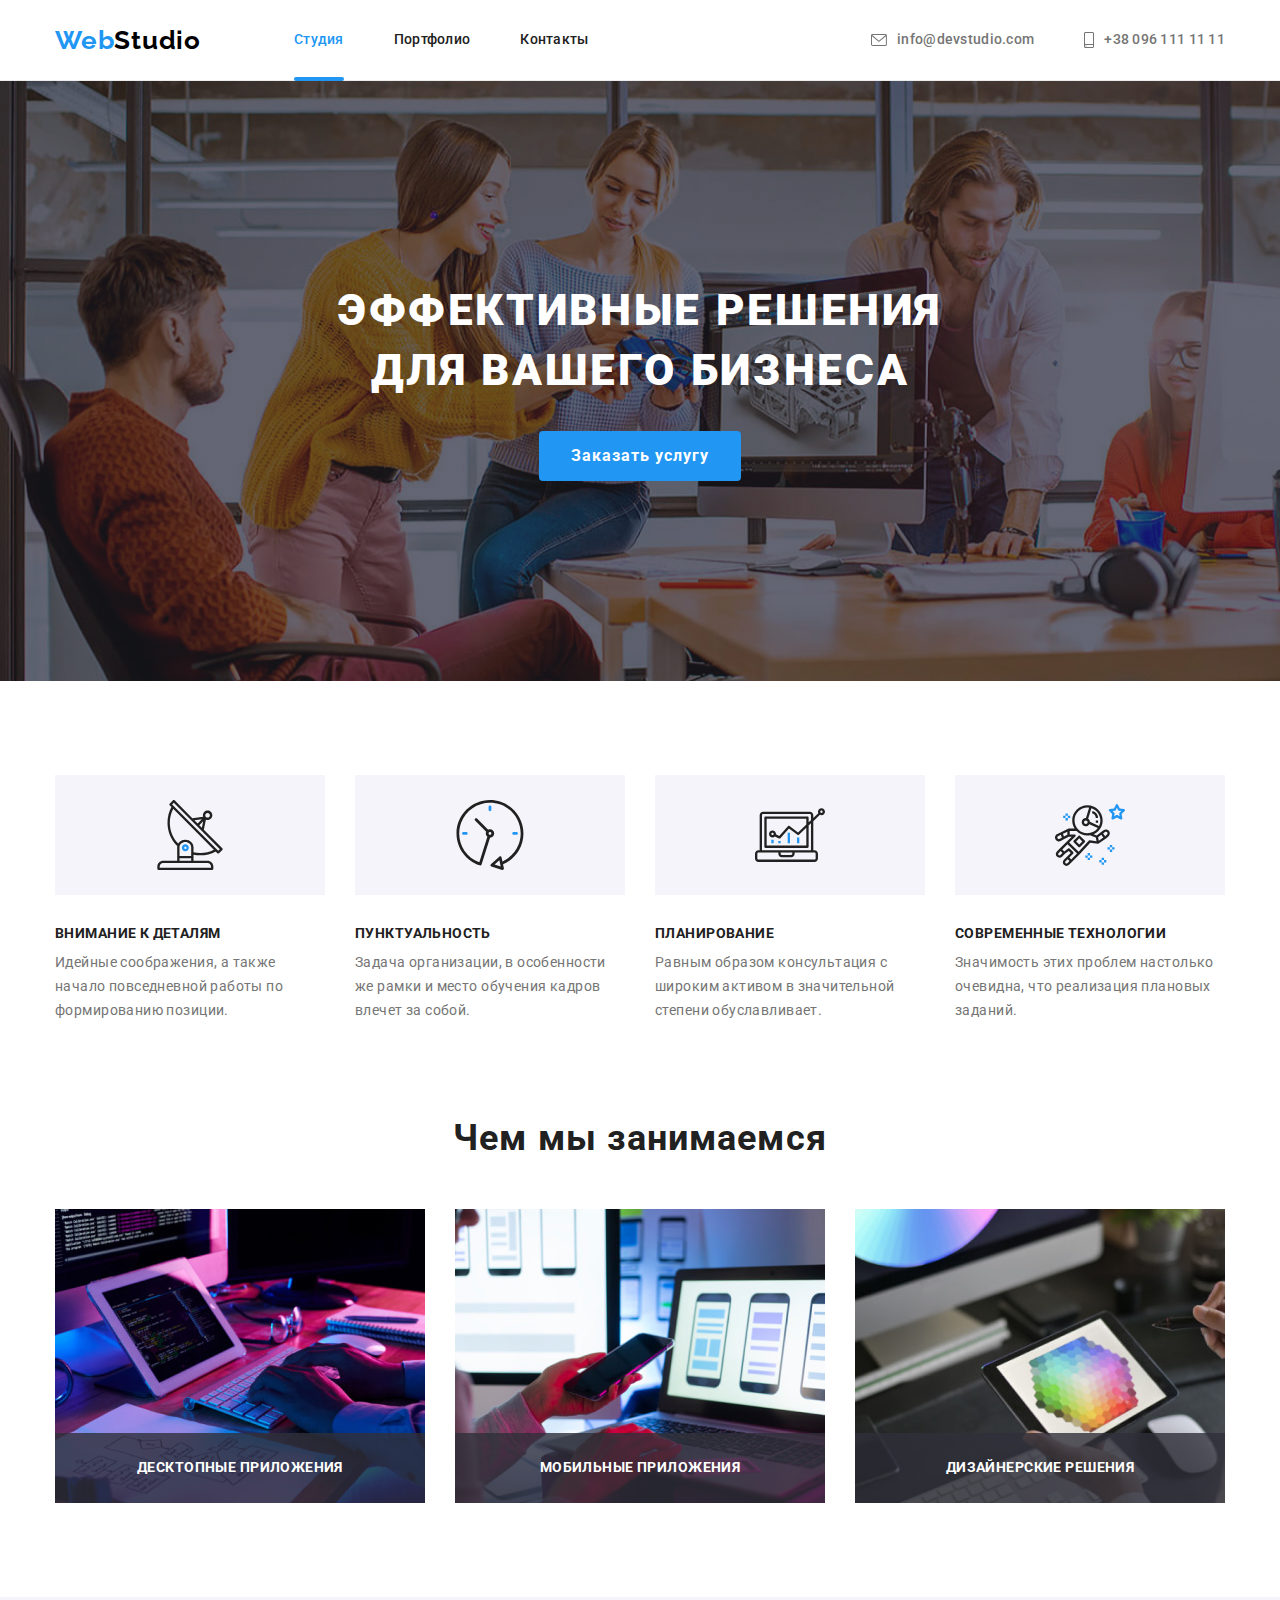
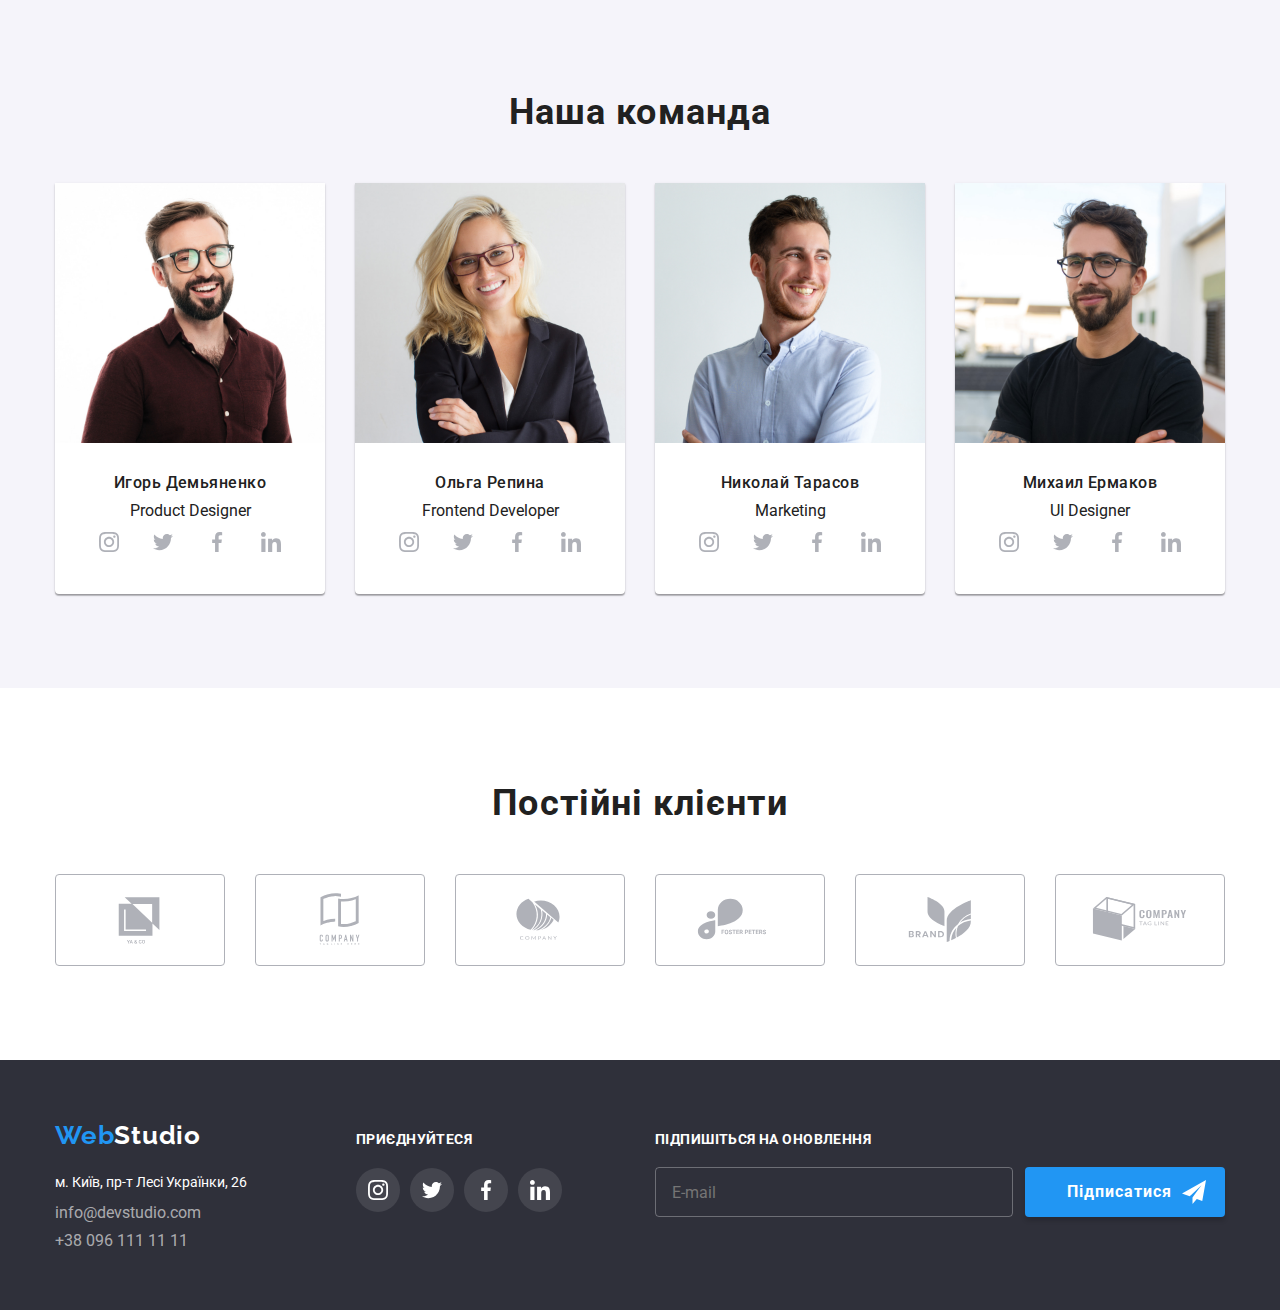
==== index.html @ 164ffb6b "Added files from previous hw." ====
<!DOCTYPE html>
<html lang="ru">
  <head>
    <meta charset="UTF-8" />
    <meta http-equiv="X-UA-Compatible" content="IE=edge" />
    <meta name="viewport" content="width=device-width, initial-scale=1.0" />
    <title>WebStudio</title>
    <link rel="preconnect" href="https://fonts.googleapis.com" />
    <link rel="preconnect" href="https://fonts.gstatic.com" crossorigin />
    <link
      href="https://fonts.googleapis.com/css2?family=Raleway:wght@700&family=Roboto:wght@400;500;700;900&display=swap"
      rel="stylesheet"
    />
    <link
      rel="stylesheet"
      href="https://cdn.jsdelivr.net/npm/modern-normalize@1.1.0/modern-normalize.min.css"
    />
    <link rel="stylesheet" href="./css/styles.css" />
  </head>
  <body>
    <header class="page-header">
      <!-- Site navigation -->
      <div class="container main-nav">
        <a href="" class="logo link top"
          >Web<span class="logo-dark">Studio</span>
        </a>
        <nav class="navigation">
          <ul class="site-nav">
            <li class="list">
              <a href="./index.html" class="link current">Студия</a>
            </li>

            <li class="list">
              <a href="./portfolio.html" class="link">Портфолио</a>
            </li>
            <li class="list"><a href="" class="link">Контакты</a></li>
          </ul>
        </nav>

        <!-- Contacts -->
        <ul class="contacts">
          <li class="list">
            <a href="mailto:info@devstudio.com" class="mail-link">
              <svg class="button-envelope" width="16" height="12">
                <use href="./images/icon.svg#icon-envelope"></use></svg
              >info@devstudio.com</a
            >
          </li>
          <li class="list">
            <a href="tel:+380961111111" class="tel-link"
              ><svg class="button-phone" width="10" height="16">
                <use href="./images/icon.svg#icon-smartphone"></use></svg
              >+38 096 111 11 11</a
            >
          </li>
        </ul>
      </div>
    </header>
    <main>
      <!--Герой-->

      <section class="hero">
        <h1 class="header-hero">Эффективные решения для вашего бизнеса</h1>
        <button type="button" class="button-service" data-modal-open>
          Заказать услугу
        </button>
      </section>
      <!--Переваги-->

      <section class="section">
        <div class="container">
          <h2 class="visually-hidden">Наші переваги</h2>
          <ul class="list-advantages">
            <li class="list">
              <div class="our-adv-item">
                <a href="" class="our-adv-link">
                  <svg class="our-adv-icon" width="70" height="70">
                    <use href="./images/icon.svg#icon-antenna-min"></use>
                  </svg>
                </a>
              </div>
              <h3 class="advantages-header">Внимание к деталям</h3>
              <p class="advantages-text">
                Идейные соображения, а также начало повседневной работы по
                формированию позиции.
              </p>
            </li>

            <li class="list">
              <div class="our-adv-item">
                <a href="" class="our-adv-link">
                  <svg class="our-adv-icon" width="70" height="70">
                    <use href="./images/icon.svg#icon-clock-1-min"></use>
                  </svg>
                </a>
              </div>
              <h3 class="advantages-header">Пунктуальность</h3>
              <p class="advantages-text">
                Задача организации, в особенности же рамки и место обучения
                кадров влечет за собой.
              </p>
            </li>
            <li class="list">
              <div class="our-adv-item">
                <a href="" class="our-adv-link">
                  <svg class="our-adv-icon" width="70" height="70">
                    <use href="./images/icon.svg#icon-diagram-1-min"></use>
                  </svg>
                </a>
              </div>
              <h3 class="advantages-header">Планирование</h3>
              <p class="advantages-text">
                Равным образом консультация с широким активом в значительной
                степени обуславливает.
              </p>
            </li>
            <li class="list">
              <div class="our-adv-item">
                <a href="" class="our-adv-link">
                  <svg class="our-adv-icon" width="70" height="70">
                    <use href="./images/icon.svg#icon-astronaut-min"></use>
                  </svg>
                </a>
              </div>
              <h3 class="advantages-header">Современные технологии</h3>
              <p class="advantages-text">
                Значимость этих проблем настолько очевидна, что реализация
                плановых заданий.
              </p>
            </li>
          </ul>
        </div>
      </section>
      <!-- Our works -->

      <section class="section works">
        <div class="container">
          <h2 class="header-works">Чем мы занимаемся</h2>
          <ul class="works-images">
            <li class="list">
              <img src="./images/box-1.jpg" alt="Структура сайту" width="370" />
              <div class="overlay-works">
                <p class="work-text">Десктопные приложения</p>
              </div>
            </li>
            <li class="list">
              <img src="./images/box-2.jpg" alt="Розмітка сайту" width="370" />
              <div class="overlay-works">
                <p class="work-text">Мобильные приложения</p>
              </div>
            </li>
            <li class="list">
              <img src="./images/box-3.jpg" alt="Дизайн сайту" width="370" />
              <div class="overlay-works">
                <p class="work-text">Дизайнерские решения</p>
              </div>
            </li>
          </ul>
        </div>
      </section>

      <!-- Our team -->

      <section class="section our-team">
        <div class="container">
          <h2 class="header-team">Наша команда</h2>
          <ul class="team-list">
            <li class="team-link">
              <article class="card">
                <img
                  src="./images/img.jpg"
                  alt="Фото Игорь Демьяненко"
                  width="270"
                />
                <div class="card-content">
                  <h3 class="team-member">Игорь Демьяненко</h3>
                  <p lang="en" class="team-position">Product Designer</p>
                  <ul class="member-soc-list list">
                    <li class="member-soc-item">
                      <a href="" class="member-soc-link">
                        <svg class="member-soc-icon" width="20px" height="20px">
                          <use href="./images/icon.svg#icon-instagram"></use>
                        </svg>
                      </a>
                    </li>
                    <li class="member-soc-item">
                      <a href="" class="member-soc-link">
                        <svg class="member-soc-icon" width="20px" height="20px">
                          <use href="./images/icon.svg#icon-twitter"></use>
                        </svg>
                      </a>
                    </li>
                    <li class="member-soc-item">
                      <a href="" class="member-soc-link">
                        <svg class="member-soc-icon" width="20px" height="20px">
                          <use href="./images/icon.svg#icon-facebook"></use>
                        </svg>
                      </a>
                    </li>
                    <li class="member-soc-item">
                      <a href="" class="member-soc-link">
                        <svg class="member-soc-icon" width="20px" height="20px">
                          <use href="./images/icon.svg#icon-linkedin"></use>
                        </svg>
                      </a>
                    </li>
                  </ul>
                </div>
              </article>
            </li>
            <li class="team-link">
              <article class="card">
                <img
                  src="./images/img-1.jpg"
                  alt="Фото Ольга Репина"
                  width="270"
                />
                <div class="card-content">
                  <h3 class="team-member">Ольга Репина</h3>
                  <p lang="en" class="team-position">Frontend Developer</p>
                  <ul class="member-soc-list list">
                    <li class="member-soc-item">
                      <a href="" class="member-soc-link">
                        <svg class="member-soc-icon" width="20px" height="20px">
                          <use href="./images/icon.svg#icon-instagram"></use>
                        </svg>
                      </a>
                    </li>
                    <li class="member-soc-item">
                      <a href="" class="member-soc-link">
                        <svg class="member-soc-icon" width="20px" height="20px">
                          <use href="./images/icon.svg#icon-twitter"></use>
                        </svg>
                      </a>
                    </li>
                    <li class="member-soc-item">
                      <a href="" class="member-soc-link">
                        <svg class="member-soc-icon" width="20px" height="20px">
                          <use href="./images/icon.svg#icon-facebook"></use>
                        </svg>
                      </a>
                    </li>
                    <li class="member-soc-item">
                      <a href="" class="member-soc-link">
                        <svg class="member-soc-icon" width="20px" height="20px">
                          <use href="./images/icon.svg#icon-linkedin"></use>
                        </svg>
                      </a>
                    </li>
                  </ul>
                </div>
              </article>
            </li>
            <li class="team-link">
              <article class="card">
                <img
                  src="./images/img-2.jpg"
                  alt="Фото Николай Тарасов"
                  width="270"
                />
                <div class="card-content">
                  <h3 class="team-member">Николай Тарасов</h3>
                  <p lang="en" class="team-position">Marketing</p>
                  <ul class="member-soc-list list">
                    <li class="member-soc-item">
                      <a href="" class="member-soc-link">
                        <svg class="member-soc-icon" width="20px" height="20px">
                          <use href="./images/icon.svg#icon-instagram"></use>
                        </svg>
                      </a>
                    </li>
                    <li class="member-soc-item">
                      <a href="" class="member-soc-link">
                        <svg class="member-soc-icon" width="20px" height="20px">
                          <use href="./images/icon.svg#icon-twitter"></use>
                        </svg>
                      </a>
                    </li>
                    <li class="member-soc-item">
                      <a href="" class="member-soc-link">
                        <svg class="member-soc-icon" width="20px" height="20px">
                          <use href="./images/icon.svg#icon-facebook"></use>
                        </svg>
                      </a>
                    </li>
                    <li class="member-soc-item">
                      <a href="" class="member-soc-link">
                        <svg class="member-soc-icon" width="20px" height="20px">
                          <use href="./images/icon.svg#icon-linkedin"></use>
                        </svg>
                      </a>
                    </li>
                  </ul>
                </div>
              </article>
            </li>
            <li class="team-link">
              <article class="card">
                <img
                  src="./images/img-3.jpg"
                  alt="Фото Михаил Ермаков"
                  width="270"
                />
                <div class="card-content">
                  <h3 class="team-member">Михаил Ермаков</h3>
                  <p lang="en" class="team-position">UI Designer</p>
                  <ul class="member-soc-list list">
                    <li class="member-soc-item">
                      <a href="" class="member-soc-link">
                        <svg class="member-soc-icon" width="20px" height="20px">
                          <use href="./images/icon.svg#icon-instagram"></use>
                        </svg>
                      </a>
                    </li>
                    <li class="member-soc-item">
                      <a href="" class="member-soc-link">
                        <svg class="member-soc-icon" width="20px" height="20px">
                          <use href="./images/icon.svg#icon-twitter"></use>
                        </svg>
                      </a>
                    </li>
                    <li class="member-soc-item">
                      <a href="" class="member-soc-link">
                        <svg class="member-soc-icon" width="20px" height="20px">
                          <use href="./images/icon.svg#icon-facebook"></use>
                        </svg>
                      </a>
                    </li>
                    <li class="member-soc-item">
                      <a href="" class="member-soc-link">
                        <svg class="member-soc-icon" width="20px" height="20px">
                          <use href="./images/icon.svg#icon-linkedin"></use>
                        </svg>
                      </a>
                    </li>
                  </ul>
                </div>
              </article>
            </li>
          </ul>
        </div>
      </section>

      <!-- Our clients -->
      <section class="section our-partners">
        <div class="container">
          <h2 class="header-clients">Постійні клієнти</h2>
          <ul class="our-partners-list list">
            <li class="our-partners-item">
              <a href="" class="our-partners-link">
                <svg class="our-partners-icon" width="106" height="60">
                  <use href="./images/icon.svg#icon-Logo-min"></use>
                </svg>
              </a>
            </li>
            <li class="our-partners-item">
              <a href="" class="our-partners-link">
                <svg class="our-partners-icon" width="106" height="60">
                  <use href="./images/icon.svg#icon-Logo-2-min"></use>
                </svg>
              </a>
            </li>
            <li class="our-partners-item">
              <a href="" class="our-partners-link">
                <svg class="our-partners-icon" width="106" height="60">
                  <use href="./images/icon.svg#icon-Logo-3-min"></use>
                </svg>
              </a>
            </li>
            <li class="our-partners-item">
              <a href="" class="our-partners-link">
                <svg class="our-partners-icon" width="106" height="60">
                  <use href="./images/icon.svg#icon-Logo-4-min"></use>
                </svg>
              </a>
            </li>
            <li class="our-partners-item">
              <a href="" class="our-partners-link">
                <svg class="our-partners-icon" width="106" height="60">
                  <use href="./images/icon.svg#icon-Logo-5-min"></use>
                </svg>
              </a>
            </li>
            <li class="our-partners-item">
              <a href="" class="our-partners-link">
                <svg class="our-partners-icon" width="106" height="60">
                  <use href="./images/icon.svg#icon-Logo-6-min"></use>
                </svg>
              </a>
            </li>
          </ul>
        </div>
      </section>
    </main>

    <!-- Footer  -->

    <footer class="footer">
      <div class="container">
        <div class="contacts-footer">
          <a href="" class="logo link bottom"
            >Web<span class="logo-light">Studio</span>
          </a>
          <address class="address">
            <ul class="adress-list">
              <li class="list">
                <a
                  href="https://goo.gl/maps/4q9ZpjwnPptMZHnn8"
                  target="_blank"
                  rel="noreferrer noopener"
                  class="post-address"
                  >м. Київ, пр-т Лесі Українки, 26</a
                >
              </li>
              <li class="list">
                <a href="mailto:info@devstudio.com" class="mail"
                  >info@devstudio.com</a
                >
              </li>
              <li class="list">
                <a href="tel:+380961111111" class="tel">+38 096 111 11 11</a>
              </li>
            </ul>
          </address>
        </div>
        <div class="conect">
          <h3 class="conect-header">Приєднуйтеся</h3>
          <ul class="conect-soc-list list">
            <li class="conect-soc-item">
              <a href="" class="conect-soc-link">
                <svg class="conect-soc-icon" width="20px" height="20px">
                  <use href="./images/icon.svg#icon-instagram"></use>
                </svg>
              </a>
            </li>
            <li class="conect-soc-item">
              <a href="" class="conect-soc-link">
                <svg class="conect-soc-icon" width="20px" height="20px">
                  <use href="./images/icon.svg#icon-twitter"></use>
                </svg>
              </a>
            </li>
            <li class="conect-soc-item">
              <a href="" class="conect-soc-link">
                <svg class="conect-soc-icon" width="20px" height="20px">
                  <use href="./images/icon.svg#icon-facebook"></use>
                </svg>
              </a>
            </li>
            <li class="conect-soc-item">
              <a href="" class="conect-soc-link">
                <svg class="conect-soc-icon" width="20px" height="20px">
                  <use href="./images/icon.svg#icon-linkedin"></use>
                </svg>
              </a>
            </li>
          </ul>
        </div>
        <div class="sing-up-form">
          <p class="sign-up-header">Підпишіться на оновлення</p>
          <form class="email-form" name="signup_form" autocomplete="on">
            <input
              type="email"
              name="email"
              class="sign-up-email"
              id="e-mail"
              placeholder="E-mail"
            />
            <label for="e-mail" class="sign-up-field"></label>

            <button type="submit" class="sign-up-button">
              Підписатися
              <svg class="icon-send" width="24" height="24">
                <use href="./images/icon.svg#icon-send"></use>
              </svg>
            </button>
          </form>
        </div>
      </div>
    </footer>

    <div class="backdrop is-hidden" data-modal>
      <div class="modal">
        <button type="button" class="modal-btn-close" data-modal-close>
          <svg class="close-icon" width="30px" height="30px">
            <use href="./images/icon.svg#icon-close-black-min"></use>
          </svg>
        </button>
        <p class="header-modal">Залишіть свої дані, ми вам зателефонуємо</p>
        <form class="form">
          <div class="form-field">
            <label for="name" class="form-label">Ім'я</label>
            <div class="input-wrap">
              <input
                type="text"
                class="form-input"
                name="name"
                id="name"
                required
              />
              <svg class="icon-modal" width="18px" height="18px">
                <use href="./images/icon.svg#icon-person"></use>
              </svg>
            </div>
          </div>

          <div class="form-field">
            <label for="tel" class="form-label">Телефон</label>
            <div class="input-wrap">
              <input
                type="tel"
                class="form-input"
                name="tel"
                id="tel"
                required
                title="+380 (98) 111-11-11"
              />
              <svg class="icon-modal" width="18px" height="18px">
                <use href="./images/icon.svg#icon-phone"></use>
              </svg>
            </div>
          </div>

          <div class="form-field">
            <label for="email" class="form-label">Пошта</label>
            <div class="input-wrap">
              <input
                type="email"
                class="form-input"
                name="email"
                id="email"
                required
              />
              <svg class="icon-modal" width="18px" height="18px">
                <use href="./images/icon.svg#icon-email"></use>
              </svg>
            </div>
          </div>

          <div class="form-field-comment">
            <label for="user-text" class="form-label">Коментар</label>
            <textarea
              name="user-text"
              id="user-text"
              placeholder="Введіть текст"
              class="form-input text"
            ></textarea>
          </div>

          <div class="form-field-checkbox">
            <input
              type="checkbox"
              class="input-check visually-hidden"
              id="input-check"
              name="agreement"
              value="agreement"
              required
            />
            <label for="input-check" class="check-text">
              <span>
                <svg class="icon-check" width="16px" height="15px">
                  <use href="./images/icon.svg#icon-check"></use>
                </svg>
              </span>
              Погоджуюся на розсилання та приймаю<a
                href="./index.html"
                class="text-link"
              >
                Умови договору</a
              ></label
            >
          </div>
          <button type="submit" class="button-modal">Відправити</button>
        </form>
      </div>
    </div>

    <script src="./js/modal.js"></script>
    <script>
      (() => {
        document
          .querySelector(".js-speaker-form")
          .addEventListener("submit", (e) => {
            e.preventDefault();

            new FormData(e.currentTarget).forEach((value, name) =>
              console.log(`${name}: ${value}`)
            );

            e.currentTarget.reset();
          });
      })();
    </script>
  </body>
</html>
---- css/styles.css ----
:root {
  --text-decoration-color: #212121;
  --second-text-color: #757575;
  --link-hover-color: #2196f3;
  --card-gap: 30px;
  --projects-card-gap: 30px;
  --background-text-color: #ffffff;
  --border-color: #eeeeee;
}
body {
  color: var(--text-decoration-color);
  font-family: "Roboto", sans-serif;
}

ul {
  margin: 0;
  padding: 0;
  list-style: none;
}

h1,
h2,
h3,
h4,
h5,
h6,
p {
  margin: 0;
}

/*             Header          */
.logo {
  font-family: Raleway, sans-serif;
  font-weight: 700;
  font-size: 26px;
  line-height: 1.19;
  color: var(--link-hover-color);
  letter-spacing: 0.03em;
}

.logo.link.top {
  margin-right: 93px;
}

.logo-dark {
  color: #000000;
}
.logo-light {
  color: var(--background-text-color);
}

.container {
  margin-left: auto;
  margin-right: auto;
  width: 1200px;
  padding-left: 15px;
  padding-right: 15px;
}

.container.main-nav {
  display: flex;
  align-items: center;
}

.navigation {
  display: flex;
}

img {
  display: block;
  max-width: 100%;
  height: auto;
}

.site-nav {
  display: flex;
}

.site-nav .list + .list {
  margin-left: 50px;
}

/* Зразок оформлення від Репети */

.site-nav .link {
  display: block;
  padding-top: 32px;
  padding-bottom: 32px;
  color: var(--text-decoration-color);
  font-weight: 500;
  font-size: 14px;
  line-height: 1.14;
  letter-spacing: 0.02em;

  transition: color 250ms cubic-bezier(0.4, 0, 0.2, 1);
}

.site-nav .link:active {
  color: var(--link-hover-color);
}

.site-nav .link:hover,
.site-nav .link:focus {
  color: var(--link-hover-color);
}

.site-nav .current {
  color: var(--link-hover-color);
}
.current {
  position: relative;
}

.current::after {
  content: "";
  display: block;
  position: absolute;
  width: 100%;
  height: 4px;
  border-radius: 2px;
  left: 0;
  bottom: -1px;
  background-color: var(--link-hover-color);
}

.contacts {
  display: flex;
  margin-left: auto;
  align-items: center;
}

.footer .container {
  display: flex;
  align-items: baseline;
}

.contacts .list + .list {
  margin-left: 50px;
}

.contacts-footer {
  flex-grow: 1;
}

.link,
.mail,
.tel,
.mail-link,
.tel-link,
.post-address,
.project-link {
  text-decoration: none;

  transition: color 250ms cubic-bezier(0.4, 0, 0.2, 1),
    fill 250ms cubic-bezier(0.4, 0, 0.2, 1);
}

.mail-link,
.tel-link {
  display: flex;
  align-items: center;

  color: var(--second-text-color);
  font-weight: 500;
  font-size: 14px;
  line-height: 1.14;
  letter-spacing: 0.02em;
  fill: var(--second-text-color);
}

.mail-link:hover,
.tel-link:hover,
.mail-link:focus,
.tel-link:focus,
.mail:focus,
.tel:focus,
.mail:hover,
.tel:hover {
  color: var(--link-hover-color);
  fill: var(--link-hover-color);
}

.button-envelope,
.button-phone {
  margin-right: 10px;
}

.header-hero {
  color: var(--background-text-color);
  margin: 0px auto 30px auto;
  width: 696px;
  font-weight: 900;
  font-size: 44px;
  line-height: 1.36;
  letter-spacing: 0.06em;
  text-transform: uppercase;
}

.page-header {
  background-color: var(--background-text-color);
  border-bottom: 1px solid #ececec;
}

.hero {
  background-color: #2f303a;
  text-align: center;
  padding-bottom: 200px;
  padding-top: 200px;
  background-image: linear-gradient(
      rgba(47, 48, 58, 0.4),
      rgba(47, 48, 58, 0.4)
    ),
    url(..//images/hero-Img.jpg);
  background-repeat: no-repeat;
  background-size: cover;
  background-position: 0 0;
  max-width: 1600px;
  margin: 0 auto;
}

.button {
  font-family: inherit;
  color: var(--text-decoration-color);
  background-color: var(--background-text-color);
  font-weight: 700;
  font-size: 16px;
  line-height: 1.88;
  align-items: center;
  text-align: center;
  letter-spacing: 0.06em;
  cursor: pointer;
}
.button-service {
  color: var(--background-text-color);
  background-color: var(--link-hover-color);
  font-family: inherit;
  font-weight: 700;
  font-size: 16px;
  line-height: 1.88;
  min-width: 200px;
  align-items: center;
  text-align: center;
  letter-spacing: 0.06em;
  border-radius: 4px;
  padding: 10px 32px 10px 32px;
  border: 0px;
  cursor: pointer;
}

.button-filter {
  font-family: inherit;
  color: var(--text-decoration-color);
  background-color: #f5f4fa;
  font-weight: 500;
  font-size: 16px;
  line-height: 1.63;
  min-width: 73px;
  display: flex;
  align-items: center;
  text-align: center;
  letter-spacing: 0.03em;
  cursor: pointer;
  padding: 6px 22px;
  border-radius: 4px;
  border: 1px solid var(--border-color);

  box-shadow: 0 0 0 0 rgba(0, 0, 0, 0.25);

  transition: color 250ms cubic-bezier(0.4, 0, 0.2, 1),
    background-color 250ms cubic-bezier(0.4, 0, 0.2, 1),
    box-shadow 250ms cubic-bezier(0.4, 0, 0.2, 1);
}
.button-svg {
  padding: 0;
  border: 0;
  background-color: var(--background-text-color);
}

.list.item:not(:last-child) {
  margin-right: 8px;
}

.button-filter:hover,
.button-filter:focus {
  color: var(--background-text-color);
  background-color: var(--link-hover-color);
  border: 1px solid var(--link-hover-color);
  box-shadow: 0 4px 4px 0 rgba(0, 0, 0, 0.25);
}

.filter {
  display: flex;
  justify-content: center;
  margin-bottom: 50px;
}

.visually-hidden {
  position: absolute;
  white-space: nowrap;
  width: 1px;
  height: 1px;
  overflow: hidden;
  border: 0;
  padding: 0;
  clip: rect(0 0 0 0);
  clip-path: inset(50%);
  margin: -1px;
}

.advantages-header {
  font-weight: 700;
  font-size: 14px;
  line-height: 16px;
  letter-spacing: 0.03em;
  text-transform: uppercase;
  margin-bottom: 10px;
  margin-top: 0;
}

.section {
  padding-top: 94px;
  padding-bottom: 94px;
}

.list-advantages .list {
  width: 270px;
  margin-right: 30px;
}
.list-advantages .list:last-child {
  margin-right: 0;
}

.list-advantages {
  display: flex;
}

.works {
  padding-top: 0;
}

.works-images .list {
  position: relative;
  width: 370px;
  margin-right: 30px;
}

.works-images .list:last-child {
  margin-right: 0;
}

.overlay-works {
  display: flex;
  justify-content: center;
  align-items: center;
  position: absolute;
  bottom: 0;
  width: 100%;
  height: 70px;

  background-color: rgba(47, 48, 58, 0.8);
}

.work-text {
  font-weight: 700;
  font-size: 14px;
  line-height: 1.14;
  letter-spacing: 0.03em;
  text-transform: uppercase;
  color: #ffffff;
}

/* -----------------Advantages--------------------------- */
.advantages-text {
  color: var(--second-text-color);
  font-size: 14px;
  line-height: 1.71;
  letter-spacing: 0.03em;
  margin-bottom: 0;
  margin-top: 0;
}

.our-adv-link {
  width: 270px;
  height: 120px;
  display: flex;
  justify-content: center;
  align-items: center;
  background-color: #f5f4fa;
  fill: rgba(175, 177, 184, 1);
}

.our-adv-list {
  display: flex;
  justify-content: center;
}

.our-adv-item + .our-adv-item {
  margin-left: 30px;
}

.our-adv-item {
  margin-bottom: 30px;
}

.header-works {
  font-weight: 700;
  font-size: 36px;
  line-height: 1.17;
  letter-spacing: 0.03em;
  margin-top: 0;
  margin-bottom: 50px;
  text-align: center;
}
.works-images {
  display: flex;
}

.our-team {
  background: #f5f4fa;
}

.team-list {
  list-style: none;
  display: flex;
  flex-wrap: wrap;
  margin-left: calc(-1 * var(--card-gap));
  margin-top: calc(-1 * var(--card-gap));
}

.team-list > .team-link {
  flex-basis: calc(100% / 4 - var(--card-gap));
  margin-left: var(--card-gap);
  margin-top: var(--card-gap);
}

.team-link {
  width: 270px;
  background-color: var(--background-text-color);
  box-shadow: 0px 1px 3px rgba(0, 0, 0, 0.12), 0px 1px 1px rgba(0, 0, 0, 0.14),
    0px 2px 1px rgba(0, 0, 0, 0.2);
  border-radius: 0px 0px 4px 4px;
}

.team-member {
  text-align: center;
}

.team-position {
  text-align: center;
}

.header-team,
.header-clients {
  font-weight: 700;
  font-size: 36px;
  line-height: 1.17;
  letter-spacing: 0.03em;
  margin-top: 0;
  margin-bottom: 50px;
  text-align: center;
}
/* ---------------------Footer-------------------- */
.footer {
  background-color: #2f303a;
  padding-top: 60px;
  padding-bottom: 60px;
}

.logo.link.bottom {
  display: block;
  margin-bottom: 20px;
}

.address .post-address {
  color: var(--background-text-color);
  font-style: normal;
  font-size: 14px;
  line-height: 1.71;
}

.adress-list > .list:not(:last-child) {
  margin-bottom: 9px;
}

.mail,
.tel {
  display: block;
  color: rgba(255, 255, 255, 0.6);
}

.conect-soc-link {
  width: 44px;
  height: 44px;
  display: flex;
  border-radius: 50%;
  justify-content: center;
  align-items: center;
  background-color: rgba(255, 255, 255, 0.1);
  fill: rgb(255, 255, 255);

  transition: background-color 250ms cubic-bezier(0.4, 0, 0.2, 1);
}

.conect-soc-list {
  display: flex;
  justify-content: center;
}

.conect-soc-link:hover,
.conect-soc-link:focus {
  background-color: var(--link-hover-color);
}

.conect-soc-item + .conect-soc-item {
  margin-left: 10px;
}

.conect-header {
  margin-bottom: 20px;
  font-weight: 700;
  font-size: 14px;
  line-height: 1.14;
  letter-spacing: 0.03em;
  text-transform: uppercase;
  color: var(--background-text-color);
}

.conect {
  margin-left: 70px;
}
/* -----------Sign-up for news----------------- */

.sing-up-form {
  margin-left: 93px;
  
}

.email-form {
  position: relative;
  display: flex;
  justify-content: center;
  align-items: center;
}

.sign-up-header {
  font-weight: 700;
  font-size: 14px;
  line-height: 16px;
  letter-spacing: 0.03em;
  text-transform: uppercase;
  color: #ffffff;
  margin-bottom: 20px;
}

.sign-up-email {
  width: 358px;
  height: 50px;
  margin-right: 12px;
  padding-left: 16px;

  border: 1px solid rgba(255, 255, 255, 0.3);
  border-radius: 4px;
  background-color: transparent;
}

.sign-up-field {
  position: absolute;
  top: 50%;
  transform: translateY(-50%);

  font-weight: 400;
  font-size: 16px;
  line-height: 1.25;
  letter-spacing: 0.03em;
  color: rgba(255, 255, 255, 0.6);
}

/* .sign-up-button{
  position: absolute;
  width: 200px;
  height: 50px;
  padding: 0;
  font-weight: 700;
  font-size: 16px;
  line-height: 1.88;
  letter-spacing: 0.06em;
  color: #FFFFFF;
  background-color: rgba(33, 150, 243, 1);
  box-shadow: 0px 4px 4px rgba(0, 0, 0, 0.15);
  border-radius: 4px;
  border: transparent;
} */

.sign-up-button {
  display: inline-flex;
  justify-content: center;
  align-items: center;
  padding-top: 10px;
  padding-bottom: 10px;
  padding-left: 29px;
  box-shadow: 0px 4px 4px rgba(0, 0, 0, 0.15);
  border-radius: 4px;
  border: transparent;
  width: 200px;
  height: 50px;

  font-weight: 700;
  font-size: 16px;
  line-height: 1.88;
  letter-spacing: 0.06em;

  background-color: rgba(33, 150, 243, 1);
  color: #FFFFFF;
  cursor: pointer;
}

.icon-send {
  fill: rgba(255, 255, 255, 1);
  margin-left: 10px;
  /* position: absolute;
  top: 13px; */
}
}
/*--------------------- Our team--------------------- */
.team-position {
  color: var(--second-text-color);
  font-weight: 400;
  font-size: 16px;
  line-height: 1.19;
  letter-spacing: 0.03em;
  margin-top: 0;
  margin-bottom: 16px;
}
.team-member {
  font-weight: 500;
  font-size: 16px;
  line-height: 1.19;
  letter-spacing: 0.03em;
  margin-top: 0;
  margin-bottom: 10px;
}

.member-soc-link {
  width: 44px;
  height: 44px;
  border-radius: 50%;
  display: flex;
  justify-content: center;
  align-items: center;
  background-color: var(--background-text-color);
  fill: rgba(175, 177, 184, 1);

  transition: fill 250ms cubic-bezier(0.4, 0, 0.2, 1),
    background-color 250ms cubic-bezier(0.4, 0, 0.2, 1);
}

.member-soc-link:hover,
.member-soc-link:focus {
  background-color: var(--link-hover-color);
  fill: var(--background-text-color);
}

.member-soc-list {
  display: flex;
  justify-content: center;
}

.member-soc-item + .member-soc-item {
  margin-left: 10px;
}

.card-content {
  padding-top: 30px;
  padding-bottom: 30px;
}
/* -------------------Projects------------------ */

.project-name {
  font-weight: 700;
  font-size: 18px;
  line-height: 2;
  letter-spacing: 0.06em;
  color: var(--text-decoration-color);
  margin-bottom: 4px;
}

.project-type {
  font-size: 16px;
  line-height: 1.88;
  letter-spacing: 0.03em;
  color: var(--second-text-color);
}

.project-card-content {
  border-left: 1px solid var(--border-color);
  border-right: 1px solid var(--border-color);
  border-bottom: 1px solid var(--border-color);
  padding: 20px 24px 20px 24px;
}

.project-link {
  display: block;
  box-shadow: 0 0 0 0 rgba(0, 0, 0, 0.12), 0 0 0 0 rgba(0, 0, 0, 0.06),
    0 0 0 0 rgba(0, 0, 0, 0.16);
  transition: box-shadow 250ms cubic-bezier(0.4, 0, 0.2, 1);
}

.project-link:hover,
.project-link:focus {
  box-shadow: 0 1px 1px 0 rgba(0, 0, 0, 0.12), 0 4px 4px 0 rgba(0, 0, 0, 0.06),
    1px 4px 6px 0 rgba(0, 0, 0, 0.16);
}

.projects {
  list-style: none;
  display: flex;
  flex-wrap: wrap;
  margin-left: calc(-1 * var(--projects-card-gap));
  margin-top: calc(-1 * var(--projects-card-gap));
}

.projects-list {
  flex-basis: calc(100% / 3 - var(--projects-card-gap));
  margin-left: var(--projects-card-gap);
  margin-top: var(--projects-card-gap);
  background: var(--background-text-color);
  box-sizing: border-box;
}

.project-card-thumb {
  position: relative;
  overflow: hidden;
}

.project-link:hover .project-card-text,
.project-link:focus .project-card-text {
  transform: translateY(0);
}

.project-card-text {
  position: absolute;
  padding-top: 63px;
  padding-right: 24px;
  padding-left: 24px;
  padding-bottom: 63px;
  width: 100%;
  height: 100%;
  top: 0;
  font-weight: 400;
  font-size: 18px;
  line-height: 1.56;
  letter-spacing: 0.03em;
  color: #ffffff;
  background-color: rgba(33, 150, 243, 0.9);
  transform: translateY(100%);
  transition: transform 250ms cubic-bezier(0.4, 0, 0.2, 1);
}

.mail,
.tel {
  font-style: normal;
}

/* ----------------------Our clients-------------------------------- */
.our-partners-link {
  width: 170px;
  height: 92px;
  border: 1px solid rgba(175, 177, 184, 1);
  border-radius: 4px;
  display: flex;
  justify-content: center;
  align-items: center;
  background-color: var(--background-text-color);
  fill: rgba(175, 177, 184, 1);

  transition: fill 250ms cubic-bezier(0.4, 0, 0.2, 1),
    background-color 250ms cubic-bezier(0.4, 0, 0.2, 1);
}

.our-partners-list {
  display: flex;
  justify-content: center;
}

.our-partners-item + .our-partners-item {
  margin-left: 30px;
}

.our-partners-link:hover,
.our-partners-link:focus {
  fill: var(--link-hover-color);
  border: 1px solid var(--link-hover-color);
}

/* -------------------------------Backdrop---------------------------------------- */

.backdrop {
  position: fixed;
  top: 0;
  width: 100%;
  height: 100vh;
  background-color: rgba(0, 0, 0, 0.2);
  transition: opacity 250ms cubic-bezier(0.4, 0, 0.2, 1),
    visibility 250ms cubic-bezier(0.4, 0, 0.2, 1);
}

.modal {
  position: absolute;
  width: 528px;
  min-height: 581px;
  background-color: #ffffff;
  border-radius: 4px;
  top: 50%;
  left: 50%;
  padding: 40px 39px 40px 41px;
  
  transform: translate(-50%, -50%);
}

.modal-btn-close {
  position: absolute;
  top: 8px;
  right: 8px;
  width: 30px;
  height: 30px;
  border-radius: 50%;
  display: flex;
  justify-content: center;
  align-items: center;
  border: 1px solid rgba(0, 0, 0, 0.1);
  background: transparent;
}

.is-hidden {
  opacity: 0;
  pointer-events: none;
  visibility: hidden;
}

.backdrop.is-hidden .modal {
  transform: scale(1) rotate(120deg);
  transition: 250ms cubic-bezier(0.4, 0, 0.2, 1);
}

.header-modal {
  text-align: center;
  margin-bottom: 12px;

  font-weight: 700;
  font-size: 20px;
  line-height: 1.15;
  letter-spacing: 0.03em;
  color: #212121;
}

.form-label {
  display: block;
  margin-bottom: 4px;
  font-weight: 400;
  font-size: 12px;
  line-height: 1.17;
  letter-spacing: 0.01em;
  color: #757575;
}

.form-input {
  width: 100%;
  height: 40px;
  border: 1px solid rgba(33, 33, 33, 0.2);
  border-radius: 4px;
  padding-left: 42px;
  color: var(--text-decoration-color);
  transition: border-color 250ms cubic-bezier(0.4, 0, 0.2, 1);
  }

.form-input.text {
  display: block;
  width: 100%;
  height: 120px;
  border: 1px solid rgba(33, 33, 33, 0.2);
  border-radius: 4px;
  padding: 12px 16px;
  color: rgba(117, 117, 117, 0.5);
  resize: none;

  font-weight: 400;
  font-size: 12px;
  line-height: 1.17;
  letter-spacing: 0.01em;
  transition: border-color 250ms cubic-bezier(0.4, 0, 0.2, 1);
}

.input-wrap {
  position: relative;
}

.icon-modal {
  position: absolute;
  top: 0;
  left: 12px;
  transform: translateY(50%);
  transition: fill 250ms cubic-bezier(0.4, 0, 0.2, 1);
}

.form-input:focus,
.form-input:hover {
  border-color: var(--link-hover-color);
}

.close-icon {
   transition: fill 250ms cubic-bezier(0.4, 0, 0.2, 1);
   cursor: pointer;
  }

.form-input:focus + .icon-modal,
.form-input:hover + .icon-modal,
.close-icon:hover,
.modal-btn-close:focus > .close-icon {
  fill: var(--link-hover-color);
 
} 

.form-field {
  margin-bottom: 10px;
}

.form-field-comment {
  margin-bottom: 20px;
}

.form-field-checkbox {
  margin-bottom: 30px
}

.check-text {
  font-weight: 400;
  font-size: 14px;
  line-height: 1.71;
  letter-spacing: 0.03em;

  color: #757575;
  display: flex;
  align-items: center;
  justify-content: center;
  }

  .check-text span {
  width: 16px;
  height: 15px;
  border-radius: 2px;
  border: 2px solid var(--text-decoration-color); 
  margin-right: 8px;

 }

 .icon-check {
   fill: transparent;
   display: block;
  }

.input-check:focus + .check-text span {
  border-color: var(--link-hover-color);
  
 }

  
 .input-check:checked + .check-text span {
  background-color: var(--link-hover-color);
  border: none;
  
 
 }

 
 .input-check:checked + .check-text .icon-check {
   fill: #FFFFFF;
 
 }

.text-link {
  margin-left: 4px;
}

.button-modal {
  color: var(--background-text-color);
  font-family: inherit;
  font-weight: 700;
  font-size: 16px;
  line-height: 1.88;
  min-width: 200px;
  display: block;
  letter-spacing: 0.06em;
  padding: 10px 55px 10px 56px;
  border: 0px;
  margin-left: auto;
  margin-right: auto;


  background-color: var(--link-hover-color);
  box-shadow: 0px 4px 4px rgba(0, 0, 0, 0.15);
  border-radius: 4px;
  transition: background-color 250ms cubic-bezier(0.4, 0, 0.2, 1) ; 

}

.button-modal:hover,
.button-modal:focus {
  background-color: #188CE8;
  cursor: pointer;
  
 }
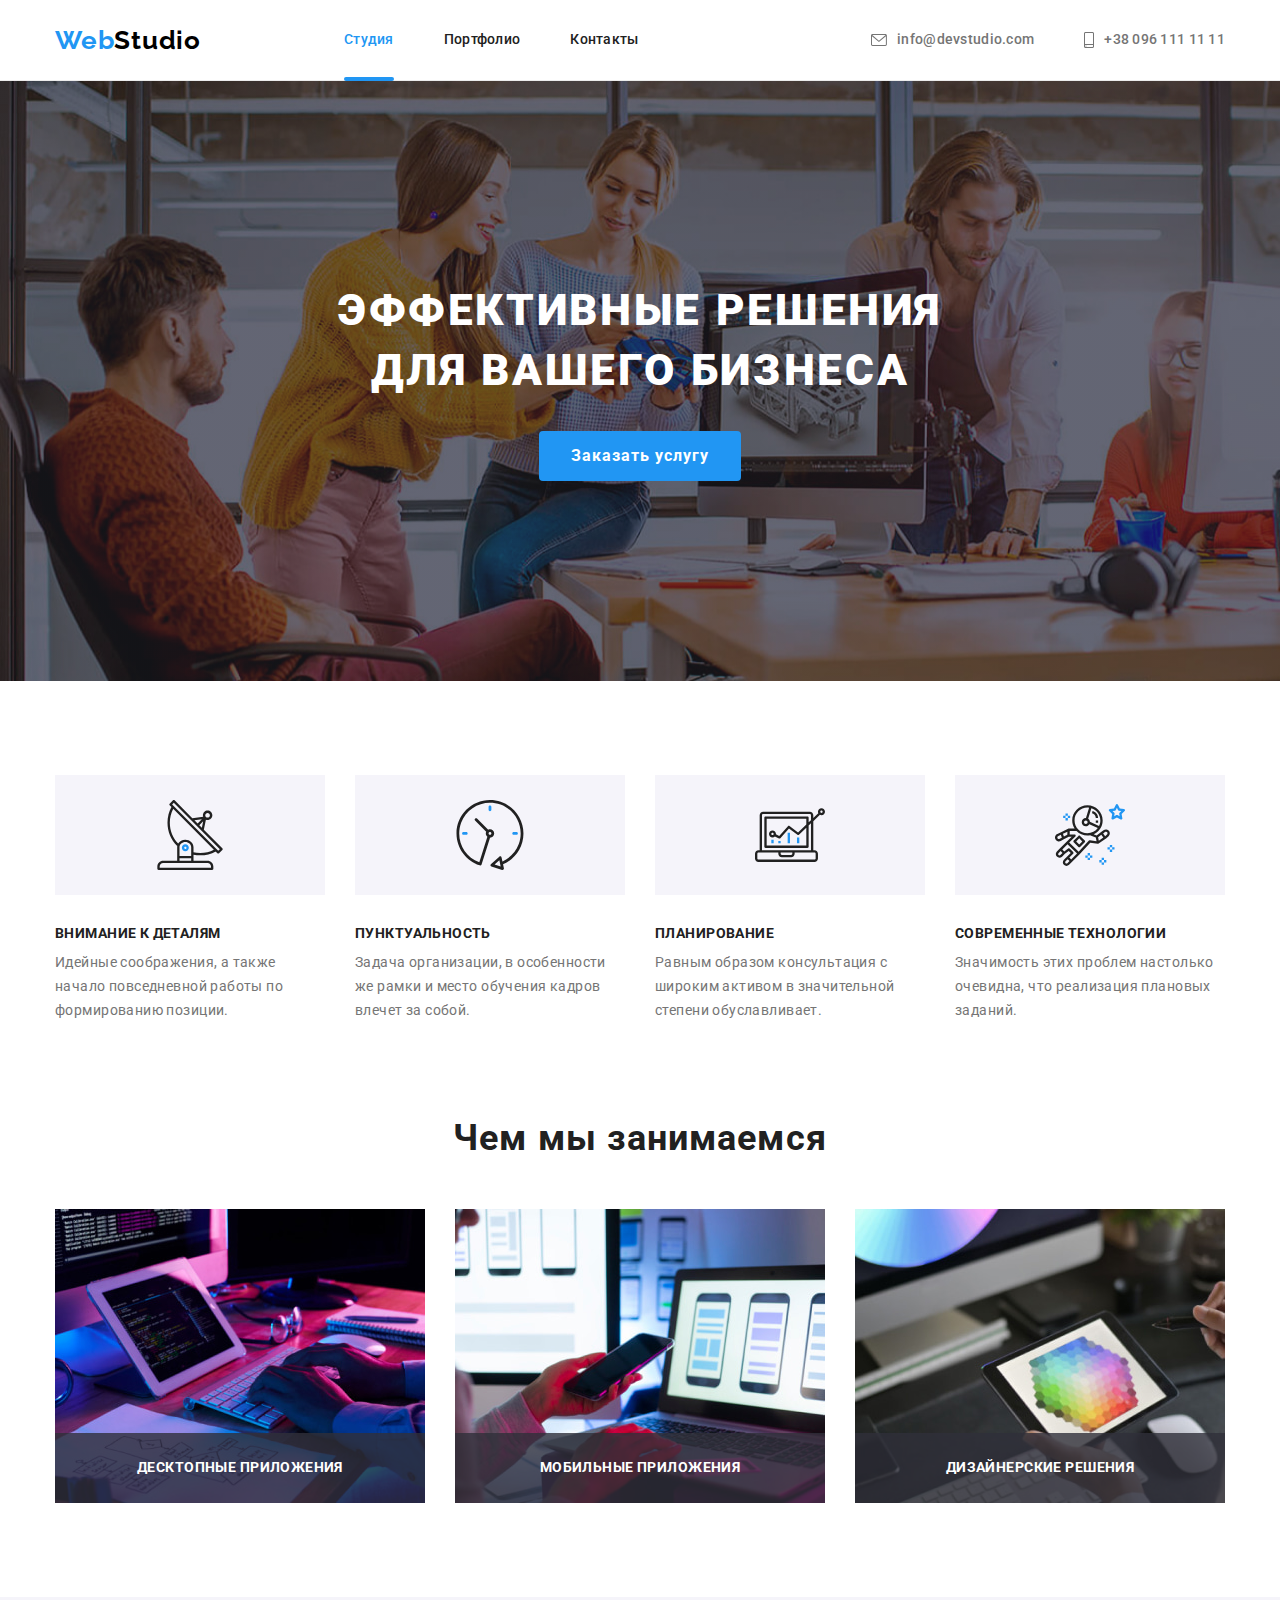
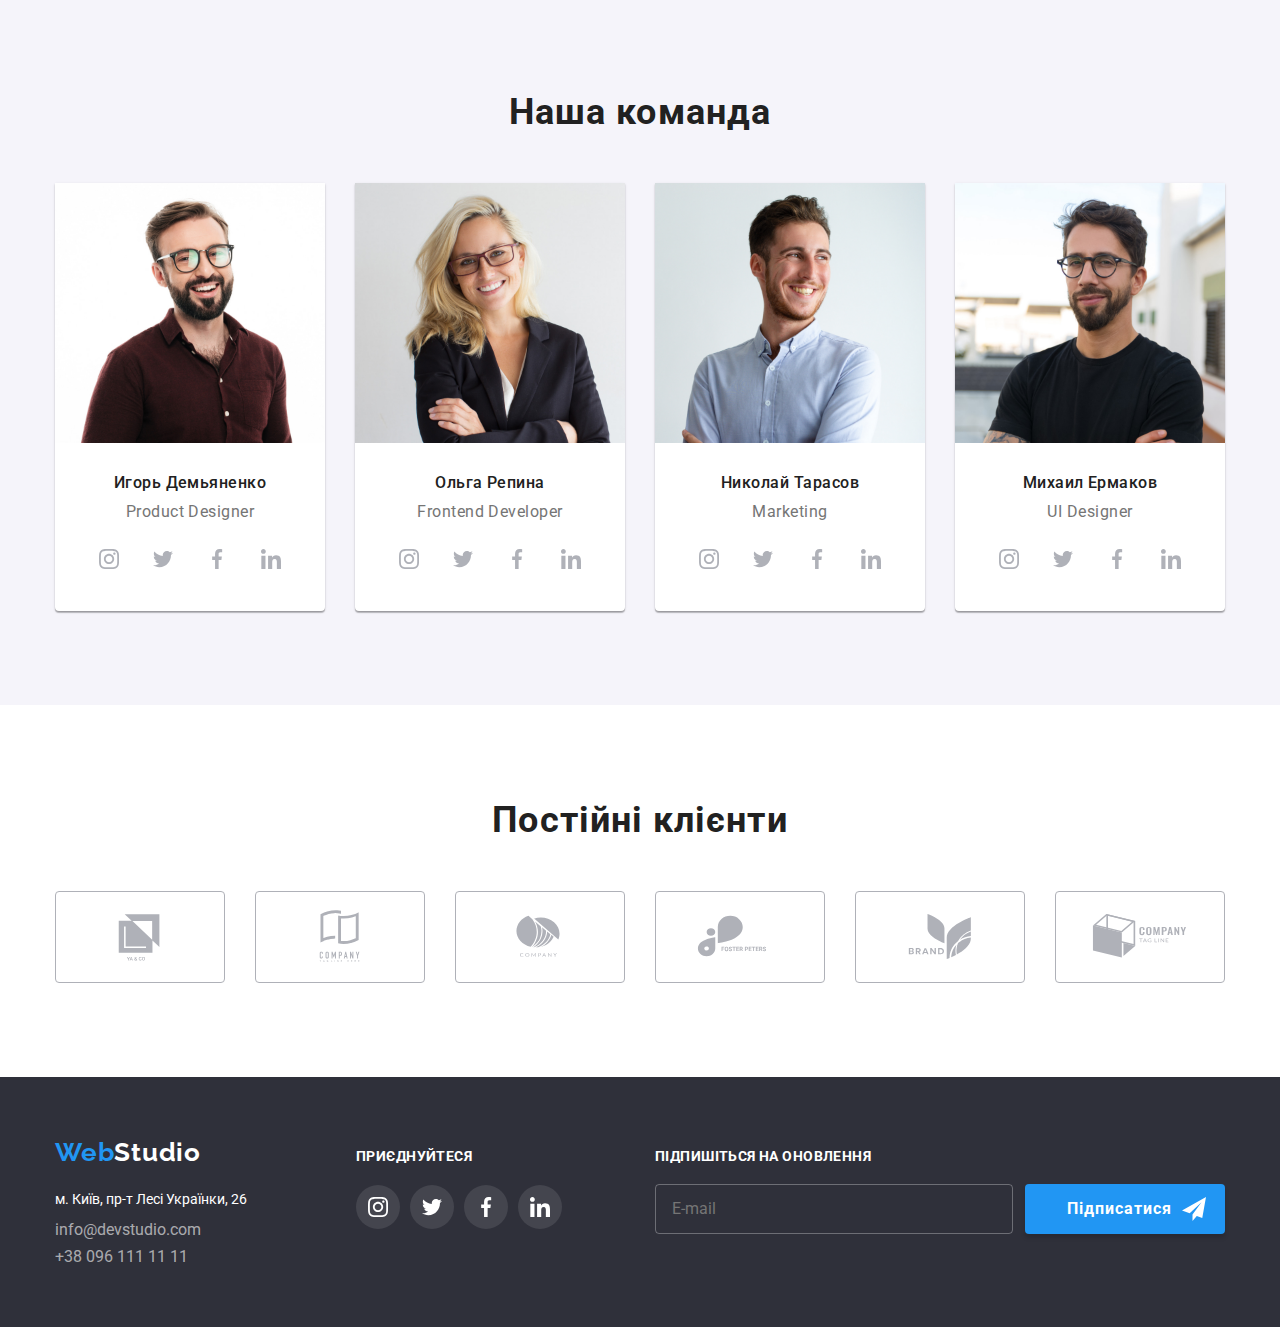
==== commit fed34845: "sass" ====
--- a/index.html
+++ b/index.html
@@ -16,37 +16,44 @@
       href="https://cdn.jsdelivr.net/npm/modern-normalize@1.1.0/modern-normalize.min.css"
     />
     <link rel="stylesheet" href="./css/styles.css" />
+    <link rel="stylesheet" href="./css/main.css" />
   </head>
   <body>
-    <header class="page-header">
+    <header class="header header__border">
       <!-- Site navigation -->
-      <div class="container main-nav">
-        <a href="" class="logo link top"
-          >Web<span class="logo-dark">Studio</span>
+      <div class="container container__main-nav">
+        <a href="" class="logo logo__link-top link"
+          >Web<span class="logo logo--dark">Studio</span>
         </a>
         <nav class="navigation">
           <ul class="site-nav">
-            <li class="list">
-              <a href="./index.html" class="link current">Студия</a>
-            </li>
-
-            <li class="list">
-              <a href="./portfolio.html" class="link">Портфолио</a>
-            </li>
-            <li class="list"><a href="" class="link">Контакты</a></li>
+            <li class="site-nav__list">
+              <a
+                href="./index.html"
+                class="site-nav__link site-nav__link--current"
+                >Студия</a
+              >
+            </li>
+
+            <li class="site-nav__list">
+              <a href="./portfolio.html" class="site-nav__link">Портфолио</a>
+            </li>
+            <li class="site-nav__list">
+              <a href="" class="site-nav__link">Контакты</a>
+            </li>
           </ul>
         </nav>
 
         <!-- Contacts -->
         <ul class="contacts">
-          <li class="list">
+          <li class="contacts__list">
             <a href="mailto:info@devstudio.com" class="mail-link">
               <svg class="button-envelope" width="16" height="12">
                 <use href="./images/icon.svg#icon-envelope"></use></svg
               >info@devstudio.com</a
             >
           </li>
-          <li class="list">
+          <li class="contacts__list">
             <a href="tel:+380961111111" class="tel-link"
               ><svg class="button-phone" width="10" height="16">
                 <use href="./images/icon.svg#icon-smartphone"></use></svg
@@ -60,8 +67,8 @@
       <!--Герой-->
 
       <section class="hero">
-        <h1 class="header-hero">Эффективные решения для вашего бизнеса</h1>
-        <button type="button" class="button-service" data-modal-open>
+        <h1 class="hero__header">Эффективные решения для вашего бизнеса</h1>
+        <button type="button" class="hero__button" data-modal-open>
           Заказать услугу
         </button>
       </section>
@@ -71,59 +78,59 @@
         <div class="container">
           <h2 class="visually-hidden">Наші переваги</h2>
           <ul class="list-advantages">
-            <li class="list">
-              <div class="our-adv-item">
-                <a href="" class="our-adv-link">
-                  <svg class="our-adv-icon" width="70" height="70">
+            <li class="list-advantages__item">
+              <div class="topic">
+                <a href="" class="topic__link">
+                  <svg class="topic__icon" width="70" height="70">
                     <use href="./images/icon.svg#icon-antenna-min"></use>
                   </svg>
                 </a>
               </div>
-              <h3 class="advantages-header">Внимание к деталям</h3>
-              <p class="advantages-text">
+              <h3 class="list-advantages__header">Внимание к деталям</h3>
+              <p class="list-advantages__text">
                 Идейные соображения, а также начало повседневной работы по
                 формированию позиции.
               </p>
             </li>
 
-            <li class="list">
-              <div class="our-adv-item">
-                <a href="" class="our-adv-link">
-                  <svg class="our-adv-icon" width="70" height="70">
+            <li class="list-advantages__item">
+              <div class="topic">
+                <a href="" class="topic__link">
+                  <svg class="topic__icon" width="70" height="70">
                     <use href="./images/icon.svg#icon-clock-1-min"></use>
                   </svg>
                 </a>
               </div>
-              <h3 class="advantages-header">Пунктуальность</h3>
-              <p class="advantages-text">
+              <h3 class="list-advantages__header">Пунктуальность</h3>
+              <p class="list-advantages__text">
                 Задача организации, в особенности же рамки и место обучения
                 кадров влечет за собой.
               </p>
             </li>
-            <li class="list">
-              <div class="our-adv-item">
-                <a href="" class="our-adv-link">
-                  <svg class="our-adv-icon" width="70" height="70">
+            <li class="list-advantages__item">
+              <div class="topic">
+                <a href="" class="topic__link">
+                  <svg class="topic__icon" width="70" height="70">
                     <use href="./images/icon.svg#icon-diagram-1-min"></use>
                   </svg>
                 </a>
               </div>
-              <h3 class="advantages-header">Планирование</h3>
-              <p class="advantages-text">
+              <h3 class="list-advantages__header">Планирование</h3>
+              <p class="list-advantages__text">
                 Равным образом консультация с широким активом в значительной
                 степени обуславливает.
               </p>
             </li>
-            <li class="list">
-              <div class="our-adv-item">
-                <a href="" class="our-adv-link">
-                  <svg class="our-adv-icon" width="70" height="70">
+            <li class="list-advantages__item">
+              <div class="topic">
+                <a href="" class="topic__link">
+                  <svg class="topic__icon" width="70" height="70">
                     <use href="./images/icon.svg#icon-astronaut-min"></use>
                   </svg>
                 </a>
               </div>
-              <h3 class="advantages-header">Современные технологии</h3>
-              <p class="advantages-text">
+              <h3 class="list-advantages__header">Современные технологии</h3>
+              <p class="list-advantages__text">
                 Значимость этих проблем настолько очевидна, что реализация
                 плановых заданий.
               </p>
@@ -135,24 +142,24 @@
 
       <section class="section works">
         <div class="container">
-          <h2 class="header-works">Чем мы занимаемся</h2>
-          <ul class="works-images">
-            <li class="list">
+          <h2 class="works__header">Чем мы занимаемся</h2>
+          <ul class="works-list">
+            <li class="works-list__item">
               <img src="./images/box-1.jpg" alt="Структура сайту" width="370" />
-              <div class="overlay-works">
-                <p class="work-text">Десктопные приложения</p>
+              <div class="works-list__overlay">
+                <p class="work-list__text">Десктопные приложения</p>
               </div>
             </li>
-            <li class="list">
+            <li class="works-list__item">
               <img src="./images/box-2.jpg" alt="Розмітка сайту" width="370" />
-              <div class="overlay-works">
-                <p class="work-text">Мобильные приложения</p>
+              <div class="works-list__overlay">
+                <p class="work-list__text">Мобильные приложения</p>
               </div>
             </li>
-            <li class="list">
+            <li class="works-list__item">
               <img src="./images/box-3.jpg" alt="Дизайн сайту" width="370" />
-              <div class="overlay-works">
-                <p class="work-text">Дизайнерские решения</p>
+              <div class="works-list__overlay">
+                <p class="work-list__text">Дизайнерские решения</p>
               </div>
             </li>
           </ul>
@@ -161,45 +168,47 @@
 
       <!-- Our team -->
 
-      <section class="section our-team">
+      <section class="section team">
         <div class="container">
-          <h2 class="header-team">Наша команда</h2>
+          <h2 class="team__header">Наша команда</h2>
           <ul class="team-list">
-            <li class="team-link">
-              <article class="card">
+            <li class="team-list__item">
+              <article class="member-card">
                 <img
                   src="./images/img.jpg"
                   alt="Фото Игорь Демьяненко"
                   width="270"
                 />
-                <div class="card-content">
-                  <h3 class="team-member">Игорь Демьяненко</h3>
-                  <p lang="en" class="team-position">Product Designer</p>
-                  <ul class="member-soc-list list">
-                    <li class="member-soc-item">
-                      <a href="" class="member-soc-link">
-                        <svg class="member-soc-icon" width="20px" height="20px">
+                <div class="member-card__content">
+                  <h3 class="member-card__header">Игорь Демьяненко</h3>
+                  <p lang="en" class="member-card__position">
+                    Product Designer
+                  </p>
+                  <ul class="soc-list list">
+                    <li class="soc-list__item">
+                      <a href="" class="soc-list__link soc-list__link--grey">
+                        <svg class="soc-list__icon" width="20px" height="20px">
                           <use href="./images/icon.svg#icon-instagram"></use>
                         </svg>
                       </a>
                     </li>
-                    <li class="member-soc-item">
-                      <a href="" class="member-soc-link">
-                        <svg class="member-soc-icon" width="20px" height="20px">
+                    <li class="soc-list__item">
+                      <a href="" class="soc-list__link soc-list__link--grey">
+                        <svg class="soc-list__icon" width="20px" height="20px">
                           <use href="./images/icon.svg#icon-twitter"></use>
                         </svg>
                       </a>
                     </li>
-                    <li class="member-soc-item">
-                      <a href="" class="member-soc-link">
-                        <svg class="member-soc-icon" width="20px" height="20px">
+                    <li class="soc-list__item">
+                      <a href="" class="soc-list__link soc-list__link--grey">
+                        <svg class="soc-list__icon" width="20px" height="20px">
                           <use href="./images/icon.svg#icon-facebook"></use>
                         </svg>
                       </a>
                     </li>
-                    <li class="member-soc-item">
-                      <a href="" class="member-soc-link">
-                        <svg class="member-soc-icon" width="20px" height="20px">
+                    <li class="soc-list__item">
+                      <a href="" class="soc-list__link soc-list__link--grey">
+                        <svg class="soc-list__icon" width="20px" height="20px">
                           <use href="./images/icon.svg#icon-linkedin"></use>
                         </svg>
                       </a>
@@ -208,41 +217,43 @@
                 </div>
               </article>
             </li>
-            <li class="team-link">
+            <li class="team-list__item">
               <article class="card">
                 <img
                   src="./images/img-1.jpg"
                   alt="Фото Ольга Репина"
                   width="270"
                 />
-                <div class="card-content">
-                  <h3 class="team-member">Ольга Репина</h3>
-                  <p lang="en" class="team-position">Frontend Developer</p>
-                  <ul class="member-soc-list list">
-                    <li class="member-soc-item">
-                      <a href="" class="member-soc-link">
-                        <svg class="member-soc-icon" width="20px" height="20px">
+                <div class="member-card__content">
+                  <h3 class="member-card__header">Ольга Репина</h3>
+                  <p lang="en" class="member-card__position">
+                    Frontend Developer
+                  </p>
+                  <ul class="soc-list list">
+                    <li class="soc-list__item">
+                      <a href="" class="soc-list__link soc-list__link--grey">
+                        <svg class="soc-list__icon" width="20px" height="20px">
                           <use href="./images/icon.svg#icon-instagram"></use>
                         </svg>
                       </a>
                     </li>
-                    <li class="member-soc-item">
-                      <a href="" class="member-soc-link">
-                        <svg class="member-soc-icon" width="20px" height="20px">
+                    <li class="soc-list__item">
+                      <a href="" class="soc-list__link soc-list__link--grey">
+                        <svg class="soc-list__icon" width="20px" height="20px">
                           <use href="./images/icon.svg#icon-twitter"></use>
                         </svg>
                       </a>
                     </li>
-                    <li class="member-soc-item">
-                      <a href="" class="member-soc-link">
-                        <svg class="member-soc-icon" width="20px" height="20px">
+                    <li class="soc-list__item">
+                      <a href="" class="soc-list__link soc-list__link--grey">
+                        <svg class="soc-list__icon" width="20px" height="20px">
                           <use href="./images/icon.svg#icon-facebook"></use>
                         </svg>
                       </a>
                     </li>
-                    <li class="member-soc-item">
-                      <a href="" class="member-soc-link">
-                        <svg class="member-soc-icon" width="20px" height="20px">
+                    <li class="soc-list__item">
+                      <a href="" class="soc-list__link soc-list__link--grey">
+                        <svg class="soc-list__icon" width="20px" height="20px">
                           <use href="./images/icon.svg#icon-linkedin"></use>
                         </svg>
                       </a>
@@ -251,41 +262,41 @@
                 </div>
               </article>
             </li>
-            <li class="team-link">
-              <article class="card">
+            <li class="team-list__item">
+              <article class="member-card">
                 <img
                   src="./images/img-2.jpg"
                   alt="Фото Николай Тарасов"
                   width="270"
                 />
-                <div class="card-content">
-                  <h3 class="team-member">Николай Тарасов</h3>
-                  <p lang="en" class="team-position">Marketing</p>
-                  <ul class="member-soc-list list">
-                    <li class="member-soc-item">
-                      <a href="" class="member-soc-link">
-                        <svg class="member-soc-icon" width="20px" height="20px">
+                <div class="member-card__content">
+                  <h3 class="member-card__header">Николай Тарасов</h3>
+                  <p lang="en" class="member-card__position">Marketing</p>
+                  <ul class="soc-list list">
+                    <li class="soc-list__item">
+                      <a href="" class="soc-list__link soc-list__link--grey">
+                        <svg class="soc-list__icon" width="20px" height="20px">
                           <use href="./images/icon.svg#icon-instagram"></use>
                         </svg>
                       </a>
                     </li>
-                    <li class="member-soc-item">
-                      <a href="" class="member-soc-link">
-                        <svg class="member-soc-icon" width="20px" height="20px">
+                    <li class="soc-list__item">
+                      <a href="" class="soc-list__link soc-list__link--grey">
+                        <svg class="soc-list__icon" width="20px" height="20px">
                           <use href="./images/icon.svg#icon-twitter"></use>
                         </svg>
                       </a>
                     </li>
-                    <li class="member-soc-item">
-                      <a href="" class="member-soc-link">
-                        <svg class="member-soc-icon" width="20px" height="20px">
+                    <li class="soc-list__item">
+                      <a href="" class="soc-list__link soc-list__link--grey">
+                        <svg class="soc-list__icon" width="20px" height="20px">
                           <use href="./images/icon.svg#icon-facebook"></use>
                         </svg>
                       </a>
                     </li>
-                    <li class="member-soc-item">
-                      <a href="" class="member-soc-link">
-                        <svg class="member-soc-icon" width="20px" height="20px">
+                    <li class="soc-list__item">
+                      <a href="" class="soc-list__link soc-list__link--grey">
+                        <svg class="soc-list__icon" width="20px" height="20px">
                           <use href="./images/icon.svg#icon-linkedin"></use>
                         </svg>
                       </a>
@@ -294,41 +305,41 @@
                 </div>
               </article>
             </li>
-            <li class="team-link">
+            <li class="team-list__item">
               <article class="card">
                 <img
                   src="./images/img-3.jpg"
                   alt="Фото Михаил Ермаков"
                   width="270"
                 />
-                <div class="card-content">
-                  <h3 class="team-member">Михаил Ермаков</h3>
-                  <p lang="en" class="team-position">UI Designer</p>
-                  <ul class="member-soc-list list">
-                    <li class="member-soc-item">
-                      <a href="" class="member-soc-link">
-                        <svg class="member-soc-icon" width="20px" height="20px">
+                <div class="member-card__content">
+                  <h3 class="member-card__header">Михаил Ермаков</h3>
+                  <p lang="en" class="member-card__position">UI Designer</p>
+                  <ul class="soc-list list">
+                    <li class="soc-list__item">
+                      <a href="" class="soc-list__link soc-list__link--grey">
+                        <svg class="soc-list__icon" width="20px" height="20px">
                           <use href="./images/icon.svg#icon-instagram"></use>
                         </svg>
                       </a>
                     </li>
-                    <li class="member-soc-item">
-                      <a href="" class="member-soc-link">
-                        <svg class="member-soc-icon" width="20px" height="20px">
+                    <li class="soc-list__item">
+                      <a href="" class="soc-list__link soc-list__link--grey">
+                        <svg class="soc-list__icon" width="20px" height="20px">
                           <use href="./images/icon.svg#icon-twitter"></use>
                         </svg>
                       </a>
                     </li>
-                    <li class="member-soc-item">
-                      <a href="" class="member-soc-link">
-                        <svg class="member-soc-icon" width="20px" height="20px">
+                    <li class="soc-list__item">
+                      <a href="" class="soc-list__link soc-list__link--grey">
+                        <svg class="soc-list__icon" width="20px" height="20px">
                           <use href="./images/icon.svg#icon-facebook"></use>
                         </svg>
                       </a>
                     </li>
-                    <li class="member-soc-item">
-                      <a href="" class="member-soc-link">
-                        <svg class="member-soc-icon" width="20px" height="20px">
+                    <li class="soc-list__item">
+                      <a href="" class="soc-list__link soc-list__link--grey">
+                        <svg class="soc-list__icon" width="20px" height="20px">
                           <use href="./images/icon.svg#icon-linkedin"></use>
                         </svg>
                       </a>
@@ -399,7 +410,7 @@
       <div class="container">
         <div class="contacts-footer">
           <a href="" class="logo link bottom"
-            >Web<span class="logo-light">Studio</span>
+            >Web<span class="logo logo--light">Studio</span>
           </a>
           <address class="address">
             <ul class="adress-list">
@@ -427,28 +438,28 @@
           <h3 class="conect-header">Приєднуйтеся</h3>
           <ul class="conect-soc-list list">
             <li class="conect-soc-item">
-              <a href="" class="conect-soc-link">
+              <a href="" class="conect-soc-link conect-soc-link--white">
                 <svg class="conect-soc-icon" width="20px" height="20px">
                   <use href="./images/icon.svg#icon-instagram"></use>
                 </svg>
               </a>
             </li>
             <li class="conect-soc-item">
-              <a href="" class="conect-soc-link">
+              <a href="" class="conect-soc-link conect-soc-link--white">
                 <svg class="conect-soc-icon" width="20px" height="20px">
                   <use href="./images/icon.svg#icon-twitter"></use>
                 </svg>
               </a>
             </li>
             <li class="conect-soc-item">
-              <a href="" class="conect-soc-link">
+              <a href="" class="conect-soc-link conect-soc-link--white">
                 <svg class="conect-soc-icon" width="20px" height="20px">
                   <use href="./images/icon.svg#icon-facebook"></use>
                 </svg>
               </a>
             </li>
             <li class="conect-soc-item">
-              <a href="" class="conect-soc-link">
+              <a href="" class="conect-soc-link conect-soc-link--white">
                 <svg class="conect-soc-icon" width="20px" height="20px">
                   <use href="./images/icon.svg#icon-linkedin"></use>
                 </svg>
--- a/css/styles.css
+++ b/css/styles.css
@@ -1,147 +1,4 @@
-:root {
-  --text-decoration-color: #212121;
-  --second-text-color: #757575;
-  --link-hover-color: #2196f3;
-  --card-gap: 30px;
-  --projects-card-gap: 30px;
-  --background-text-color: #ffffff;
-  --border-color: #eeeeee;
-}
-body {
-  color: var(--text-decoration-color);
-  font-family: "Roboto", sans-serif;
-}
-
-ul {
-  margin: 0;
-  padding: 0;
-  list-style: none;
-}
-
-h1,
-h2,
-h3,
-h4,
-h5,
-h6,
-p {
-  margin: 0;
-}
-
-/*             Header          */
-.logo {
-  font-family: Raleway, sans-serif;
-  font-weight: 700;
-  font-size: 26px;
-  line-height: 1.19;
-  color: var(--link-hover-color);
-  letter-spacing: 0.03em;
-}
-
-.logo.link.top {
-  margin-right: 93px;
-}
-
-.logo-dark {
-  color: #000000;
-}
-.logo-light {
-  color: var(--background-text-color);
-}
-
-.container {
-  margin-left: auto;
-  margin-right: auto;
-  width: 1200px;
-  padding-left: 15px;
-  padding-right: 15px;
-}
-
-.container.main-nav {
-  display: flex;
-  align-items: center;
-}
-
-.navigation {
-  display: flex;
-}
-
-img {
-  display: block;
-  max-width: 100%;
-  height: auto;
-}
-
-.site-nav {
-  display: flex;
-}
-
-.site-nav .list + .list {
-  margin-left: 50px;
-}
-
-/* Зразок оформлення від Репети */
-
-.site-nav .link {
-  display: block;
-  padding-top: 32px;
-  padding-bottom: 32px;
-  color: var(--text-decoration-color);
-  font-weight: 500;
-  font-size: 14px;
-  line-height: 1.14;
-  letter-spacing: 0.02em;
-
-  transition: color 250ms cubic-bezier(0.4, 0, 0.2, 1);
-}
-
-.site-nav .link:active {
-  color: var(--link-hover-color);
-}
-
-.site-nav .link:hover,
-.site-nav .link:focus {
-  color: var(--link-hover-color);
-}
-
-.site-nav .current {
-  color: var(--link-hover-color);
-}
-.current {
-  position: relative;
-}
-
-.current::after {
-  content: "";
-  display: block;
-  position: absolute;
-  width: 100%;
-  height: 4px;
-  border-radius: 2px;
-  left: 0;
-  bottom: -1px;
-  background-color: var(--link-hover-color);
-}
-
-.contacts {
-  display: flex;
-  margin-left: auto;
-  align-items: center;
-}
-
-.footer .container {
-  display: flex;
-  align-items: baseline;
-}
-
-.contacts .list + .list {
-  margin-left: 50px;
-}
-
-.contacts-footer {
-  flex-grow: 1;
-}
-
+.site-nav__link,
 .link,
 .mail,
 .tel,
@@ -180,45 +37,13 @@
   fill: var(--link-hover-color);
 }
 
-.button-envelope,
-.button-phone {
-  margin-right: 10px;
-}
-
-.header-hero {
-  color: var(--background-text-color);
-  margin: 0px auto 30px auto;
-  width: 696px;
-  font-weight: 900;
-  font-size: 44px;
-  line-height: 1.36;
-  letter-spacing: 0.06em;
-  text-transform: uppercase;
-}
-
-.page-header {
-  background-color: var(--background-text-color);
-  border-bottom: 1px solid #ececec;
-}
-
-.hero {
-  background-color: #2f303a;
-  text-align: center;
-  padding-bottom: 200px;
-  padding-top: 200px;
-  background-image: linear-gradient(
-      rgba(47, 48, 58, 0.4),
-      rgba(47, 48, 58, 0.4)
-    ),
-    url(..//images/hero-Img.jpg);
-  background-repeat: no-repeat;
-  background-size: cover;
-  background-position: 0 0;
-  max-width: 1600px;
-  margin: 0 auto;
-}
-
-.button {
+/*             Header          */
+
+/* -------------------Footer--------------------------- */
+
+/* --------------------------H E R O-------------------- */
+
+/* .button {
   font-family: inherit;
   color: var(--text-decoration-color);
   background-color: var(--background-text-color);
@@ -229,23 +54,7 @@
   text-align: center;
   letter-spacing: 0.06em;
   cursor: pointer;
-}
-.button-service {
-  color: var(--background-text-color);
-  background-color: var(--link-hover-color);
-  font-family: inherit;
-  font-weight: 700;
-  font-size: 16px;
-  line-height: 1.88;
-  min-width: 200px;
-  align-items: center;
-  text-align: center;
-  letter-spacing: 0.06em;
-  border-radius: 4px;
-  padding: 10px 32px 10px 32px;
-  border: 0px;
-  cursor: pointer;
-}
+} */
 
 .button-filter {
   font-family: inherit;
@@ -294,20 +103,7 @@
   margin-bottom: 50px;
 }
 
-.visually-hidden {
-  position: absolute;
-  white-space: nowrap;
-  width: 1px;
-  height: 1px;
-  overflow: hidden;
-  border: 0;
-  padding: 0;
-  clip: rect(0 0 0 0);
-  clip-path: inset(50%);
-  margin: -1px;
-}
-
-.advantages-header {
+.list-advantages__header {
   font-weight: 700;
   font-size: 14px;
   line-height: 16px;
@@ -317,16 +113,11 @@
   margin-top: 0;
 }
 
-.section {
-  padding-top: 94px;
-  padding-bottom: 94px;
-}
-
-.list-advantages .list {
+.list-advantages__item {
   width: 270px;
   margin-right: 30px;
 }
-.list-advantages .list:last-child {
+.list-advantages__item:last-child {
   margin-right: 0;
 }
 
@@ -334,88 +125,13 @@
   display: flex;
 }
 
-.works {
-  padding-top: 0;
-}
-
-.works-images .list {
-  position: relative;
-  width: 370px;
-  margin-right: 30px;
-}
-
-.works-images .list:last-child {
-  margin-right: 0;
-}
-
-.overlay-works {
-  display: flex;
-  justify-content: center;
-  align-items: center;
-  position: absolute;
-  bottom: 0;
-  width: 100%;
-  height: 70px;
-
-  background-color: rgba(47, 48, 58, 0.8);
-}
-
-.work-text {
-  font-weight: 700;
-  font-size: 14px;
-  line-height: 1.14;
-  letter-spacing: 0.03em;
-  text-transform: uppercase;
-  color: #ffffff;
-}
-
 /* -----------------Advantages--------------------------- */
-.advantages-text {
-  color: var(--second-text-color);
-  font-size: 14px;
-  line-height: 1.71;
-  letter-spacing: 0.03em;
-  margin-bottom: 0;
-  margin-top: 0;
-}
-
-.our-adv-link {
-  width: 270px;
-  height: 120px;
-  display: flex;
-  justify-content: center;
-  align-items: center;
-  background-color: #f5f4fa;
-  fill: rgba(175, 177, 184, 1);
-}
-
-.our-adv-list {
-  display: flex;
-  justify-content: center;
-}
-
-.our-adv-item + .our-adv-item {
-  margin-left: 30px;
-}
-
-.our-adv-item {
-  margin-bottom: 30px;
-}
-
-.header-works {
-  font-weight: 700;
-  font-size: 36px;
-  line-height: 1.17;
-  letter-spacing: 0.03em;
-  margin-top: 0;
-  margin-bottom: 50px;
-  text-align: center;
-}
-.works-images {
-  display: flex;
-}
-
-.our-team {
+
+/* ---------Our works----------------------- */
+
+/* ------------------ Our team ---------------------- */
+
+.team {
   background: #f5f4fa;
 }
 
@@ -427,13 +143,13 @@
   margin-top: calc(-1 * var(--card-gap));
 }
 
-.team-list > .team-link {
+.team-list__item {
   flex-basis: calc(100% / 4 - var(--card-gap));
   margin-left: var(--card-gap);
   margin-top: var(--card-gap);
 }
 
-.team-link {
+.team-list__item {
   width: 270px;
   background-color: var(--background-text-color);
   box-shadow: 0px 1px 3px rgba(0, 0, 0, 0.12), 0px 1px 1px rgba(0, 0, 0, 0.14),
@@ -441,15 +157,11 @@
   border-radius: 0px 0px 4px 4px;
 }
 
-.team-member {
+.member-card__header {
   text-align: center;
 }
 
-.team-position {
-  text-align: center;
-}
-
-.header-team,
+.team__header,
 .header-clients {
   font-weight: 700;
   font-size: 36px;
@@ -459,6 +171,64 @@
   margin-bottom: 50px;
   text-align: center;
 }
+
+.member-card__position {
+  color: var(--second-text-color);
+  font-weight: 400;
+  font-size: 16px;
+  line-height: 1.19;
+  letter-spacing: 0.03em;
+  margin-top: 0;
+  margin-bottom: 16px;
+  text-align: center;
+}
+
+.member-card__header {
+  font-weight: 500;
+  font-size: 16px;
+  line-height: 1.19;
+  letter-spacing: 0.03em;
+  margin-top: 0;
+  margin-bottom: 10px;
+}
+
+.soc-list__link {
+  width: 44px;
+  height: 44px;
+  border-radius: 50%;
+  display: flex;
+  justify-content: center;
+  align-items: center;
+}
+
+.soc-list__link--grey {
+  background-color: var(--background-text-color);
+  fill: rgba(175, 177, 184, 1);
+
+  transition: fill 250ms cubic-bezier(0.4, 0, 0.2, 1),
+    background-color 250ms cubic-bezier(0.4, 0, 0.2, 1);
+}
+
+.soc-list__link:hover,
+.soc-list__link:focus {
+  background-color: var(--link-hover-color);
+  fill: var(--background-text-color);
+}
+
+.soc-list {
+  display: flex;
+  justify-content: center;
+}
+
+.soc-list__item + .soc-list__item {
+  margin-left: 10px;
+}
+
+.member-card__content {
+  padding-top: 30px;
+  padding-bottom: 30px;
+}
+
 /* ---------------------Footer-------------------- */
 .footer {
   background-color: #2f303a;
@@ -486,6 +256,7 @@
 .tel {
   display: block;
   color: rgba(255, 255, 255, 0.6);
+  font-style: normal;
 }
 
 .conect-soc-link {
@@ -495,9 +266,11 @@
   border-radius: 50%;
   justify-content: center;
   align-items: center;
+}
+
+.conect-soc-link--white {
   background-color: rgba(255, 255, 255, 0.1);
   fill: rgb(255, 255, 255);
-
   transition: background-color 250ms cubic-bezier(0.4, 0, 0.2, 1);
 }
 
@@ -532,7 +305,6 @@
 
 .sing-up-form {
   margin-left: 93px;
-  
 }
 
 .email-form {
@@ -610,69 +382,17 @@
   letter-spacing: 0.06em;
 
   background-color: rgba(33, 150, 243, 1);
-  color: #FFFFFF;
+  color: #ffffff;
   cursor: pointer;
 }
 
 .icon-send {
   fill: rgba(255, 255, 255, 1);
   margin-left: 10px;
-  /* position: absolute;
-  top: 13px; */
-}
-}
+}
+
 /*--------------------- Our team--------------------- */
-.team-position {
-  color: var(--second-text-color);
-  font-weight: 400;
-  font-size: 16px;
-  line-height: 1.19;
-  letter-spacing: 0.03em;
-  margin-top: 0;
-  margin-bottom: 16px;
-}
-.team-member {
-  font-weight: 500;
-  font-size: 16px;
-  line-height: 1.19;
-  letter-spacing: 0.03em;
-  margin-top: 0;
-  margin-bottom: 10px;
-}
-
-.member-soc-link {
-  width: 44px;
-  height: 44px;
-  border-radius: 50%;
-  display: flex;
-  justify-content: center;
-  align-items: center;
-  background-color: var(--background-text-color);
-  fill: rgba(175, 177, 184, 1);
-
-  transition: fill 250ms cubic-bezier(0.4, 0, 0.2, 1),
-    background-color 250ms cubic-bezier(0.4, 0, 0.2, 1);
-}
-
-.member-soc-link:hover,
-.member-soc-link:focus {
-  background-color: var(--link-hover-color);
-  fill: var(--background-text-color);
-}
-
-.member-soc-list {
-  display: flex;
-  justify-content: center;
-}
-
-.member-soc-item + .member-soc-item {
-  margin-left: 10px;
-}
-
-.card-content {
-  padding-top: 30px;
-  padding-bottom: 30px;
-}
+
 /* -------------------Projects------------------ */
 
 .project-name {
@@ -756,11 +476,6 @@
   transition: transform 250ms cubic-bezier(0.4, 0, 0.2, 1);
 }
 
-.mail,
-.tel {
-  font-style: normal;
-}
-
 /* ----------------------Our clients-------------------------------- */
 .our-partners-link {
   width: 170px;
@@ -813,7 +528,7 @@
   top: 50%;
   left: 50%;
   padding: 40px 39px 40px 41px;
-  
+
   transform: translate(-50%, -50%);
 }
 
@@ -871,7 +586,7 @@
   padding-left: 42px;
   color: var(--text-decoration-color);
   transition: border-color 250ms cubic-bezier(0.4, 0, 0.2, 1);
-  }
+}
 
 .form-input.text {
   display: block;
@@ -908,17 +623,16 @@
 }
 
 .close-icon {
-   transition: fill 250ms cubic-bezier(0.4, 0, 0.2, 1);
-   cursor: pointer;
-  }
+  transition: fill 250ms cubic-bezier(0.4, 0, 0.2, 1);
+  cursor: pointer;
+}
 
 .form-input:focus + .icon-modal,
 .form-input:hover + .icon-modal,
 .close-icon:hover,
 .modal-btn-close:focus > .close-icon {
   fill: var(--link-hover-color);
- 
-} 
+}
 
 .form-field {
   margin-bottom: 10px;
@@ -929,7 +643,7 @@
 }
 
 .form-field-checkbox {
-  margin-bottom: 30px
+  margin-bottom: 30px;
 }
 
 .check-text {
@@ -942,40 +656,33 @@
   display: flex;
   align-items: center;
   justify-content: center;
-  }
-
-  .check-text span {
+}
+
+.check-text span {
   width: 16px;
   height: 15px;
   border-radius: 2px;
-  border: 2px solid var(--text-decoration-color); 
+  border: 2px solid var(--text-decoration-color);
   margin-right: 8px;
-
- }
-
- .icon-check {
-   fill: transparent;
-   display: block;
-  }
+}
+
+.icon-check {
+  fill: transparent;
+  display: block;
+}
 
 .input-check:focus + .check-text span {
   border-color: var(--link-hover-color);
-  
- }
-
-  
- .input-check:checked + .check-text span {
+}
+
+.input-check:checked + .check-text span {
   background-color: var(--link-hover-color);
   border: none;
-  
- 
- }
-
- 
- .input-check:checked + .check-text .icon-check {
-   fill: #FFFFFF;
- 
- }
+}
+
+.input-check:checked + .check-text .icon-check {
+  fill: #ffffff;
+}
 
 .text-link {
   margin-left: 4px;
@@ -995,17 +702,14 @@
   margin-left: auto;
   margin-right: auto;
 
-
   background-color: var(--link-hover-color);
   box-shadow: 0px 4px 4px rgba(0, 0, 0, 0.15);
   border-radius: 4px;
-  transition: background-color 250ms cubic-bezier(0.4, 0, 0.2, 1) ; 
-
+  transition: background-color 250ms cubic-bezier(0.4, 0, 0.2, 1);
 }
 
 .button-modal:hover,
 .button-modal:focus {
-  background-color: #188CE8;
+  background-color: #188ce8;
   cursor: pointer;
-  
- }+}
--- a/css/main.css
+++ b/css/main.css
@@ -0,0 +1,286 @@
+:root {
+  --text-decoration-color: #212121;
+  --second-text-color: #757575;
+  --link-hover-color: #2196f3;
+  --card-gap: 30px;
+  --projects-card-gap: 30px;
+  --background-text-color: #ffffff;
+  --border-color: #eeeeee;
+}
+
+.section {
+  padding-top: 94px;
+  padding-bottom: 94px;
+}
+
+body {
+  color: var(--text-decoration-color);
+  font-family: "Roboto", sans-serif;
+}
+
+ul {
+  margin: 0;
+  padding: 0;
+  list-style: none;
+}
+
+h1,
+h2,
+h3,
+h4,
+h5,
+h6,
+p {
+  margin: 0;
+}
+
+.container {
+  margin-left: auto;
+  margin-right: auto;
+  width: 1200px;
+  padding-left: 15px;
+  padding-right: 15px;
+}
+
+img {
+  display: block;
+  max-width: 100%;
+  height: auto;
+}
+
+.visually-hidden {
+  position: absolute;
+  white-space: nowrap;
+  width: 1px;
+  height: 1px;
+  overflow: hidden;
+  border: 0;
+  padding: 0;
+  clip: rect(0 0 0 0);
+  clip-path: inset(50%);
+  margin: -1px;
+}
+
+.logo {
+  font-family: Raleway, sans-serif;
+  font-weight: 700;
+  font-size: 26px;
+  line-height: 1.19;
+  color: var(--link-hover-color);
+  letter-spacing: 0.03em;
+}
+
+.logo__link-top {
+  margin-right: 93px;
+}
+
+.logo--dark {
+  color: #000000;
+}
+
+.logo--light {
+  color: var(--background-text-color);
+}
+
+.container__main-nav {
+  display: flex;
+  align-items: center;
+}
+
+.navigation {
+  display: flex;
+}
+
+.site-nav {
+  display: flex;
+}
+
+.site-nav__list {
+  margin-left: 50px;
+}
+
+.site-nav__link {
+  display: block;
+  padding-top: 32px;
+  padding-bottom: 32px;
+  color: var(--text-decoration-color);
+  font-weight: 500;
+  font-size: 14px;
+  line-height: 1.14;
+  letter-spacing: 0.02em;
+  transition: color 250ms cubic-bezier(0.4, 0, 0.2, 1);
+}
+
+.site-nav__link:active {
+  color: var(--link-hover-color);
+}
+
+.site-nav__link:hover,
+.site-nav__link:focus {
+  color: var(--link-hover-color);
+}
+
+.site-nav__link--current {
+  color: var(--link-hover-color);
+  position: relative;
+}
+
+.site-nav__link--current::after {
+  content: "";
+  display: block;
+  position: absolute;
+  width: 100%;
+  height: 4px;
+  border-radius: 2px;
+  left: 0;
+  bottom: -1px;
+  background-color: var(--link-hover-color);
+}
+
+.contacts {
+  display: flex;
+  margin-left: auto;
+  align-items: center;
+}
+
+.contacts__list {
+  margin-left: 50px;
+}
+
+.button-envelope,
+.button-phone {
+  margin-right: 10px;
+}
+
+.header {
+  background-color: var(--background-text-color);
+}
+
+.header__border {
+  border-bottom: 1px solid #ececec;
+}
+
+.hero__header {
+  color: var(--background-text-color);
+  margin: 0px auto 30px auto;
+  width: 696px;
+  font-weight: 900;
+  font-size: 44px;
+  line-height: 1.36;
+  letter-spacing: 0.06em;
+  text-transform: uppercase;
+}
+
+.hero {
+  background-color: #2f303a;
+  text-align: center;
+  padding-bottom: 200px;
+  padding-top: 200px;
+  background-image: linear-gradient(rgba(47, 48, 58, 0.4), rgba(47, 48, 58, 0.4)), url(..//images/hero-Img.jpg);
+  background-repeat: no-repeat;
+  background-size: cover;
+  background-position: 0 0;
+  max-width: 1600px;
+  margin: 0 auto;
+}
+
+.hero__button {
+  color: var(--background-text-color);
+  background-color: var(--link-hover-color);
+  font-family: inherit;
+  font-weight: 700;
+  font-size: 16px;
+  line-height: 1.88;
+  min-width: 200px;
+  align-items: center;
+  text-align: center;
+  letter-spacing: 0.06em;
+  border-radius: 4px;
+  padding: 10px 32px 10px 32px;
+  border: 0px;
+  cursor: pointer;
+}
+
+.footer .container {
+  display: flex;
+  align-items: baseline;
+}
+
+.contacts-footer {
+  flex-grow: 1;
+}
+
+.list-advantages__text {
+  color: var(--second-text-color);
+  font-size: 14px;
+  line-height: 1.71;
+  letter-spacing: 0.03em;
+  margin-bottom: 0;
+  margin-top: 0;
+}
+
+.topic__link {
+  width: 270px;
+  height: 120px;
+  display: flex;
+  justify-content: center;
+  align-items: center;
+  background-color: #f5f4fa;
+  fill: rgb(175, 177, 184);
+}
+
+.topic + .topic {
+  margin-left: 30px;
+}
+
+.topic {
+  margin-bottom: 30px;
+}
+
+.works {
+  padding-top: 0;
+}
+
+.works__header {
+  font-weight: 700;
+  font-size: 36px;
+  line-height: 1.17;
+  letter-spacing: 0.03em;
+  margin-top: 0;
+  margin-bottom: 50px;
+  text-align: center;
+}
+
+.works-list {
+  display: flex;
+}
+
+.works-list__item {
+  position: relative;
+  width: 370px;
+  margin-right: 30px;
+}
+
+.works-list__item:last-child {
+  margin-right: 0;
+}
+
+.works-list__overlay {
+  display: flex;
+  justify-content: center;
+  align-items: center;
+  position: absolute;
+  bottom: 0;
+  width: 100%;
+  height: 70px;
+  background-color: rgba(47, 48, 58, 0.8);
+}
+
+.work-list__text {
+  font-weight: 700;
+  font-size: 14px;
+  line-height: 1.14;
+  letter-spacing: 0.03em;
+  text-transform: uppercase;
+  color: #ffffff;
+}/*# sourceMappingURL=main.css.map */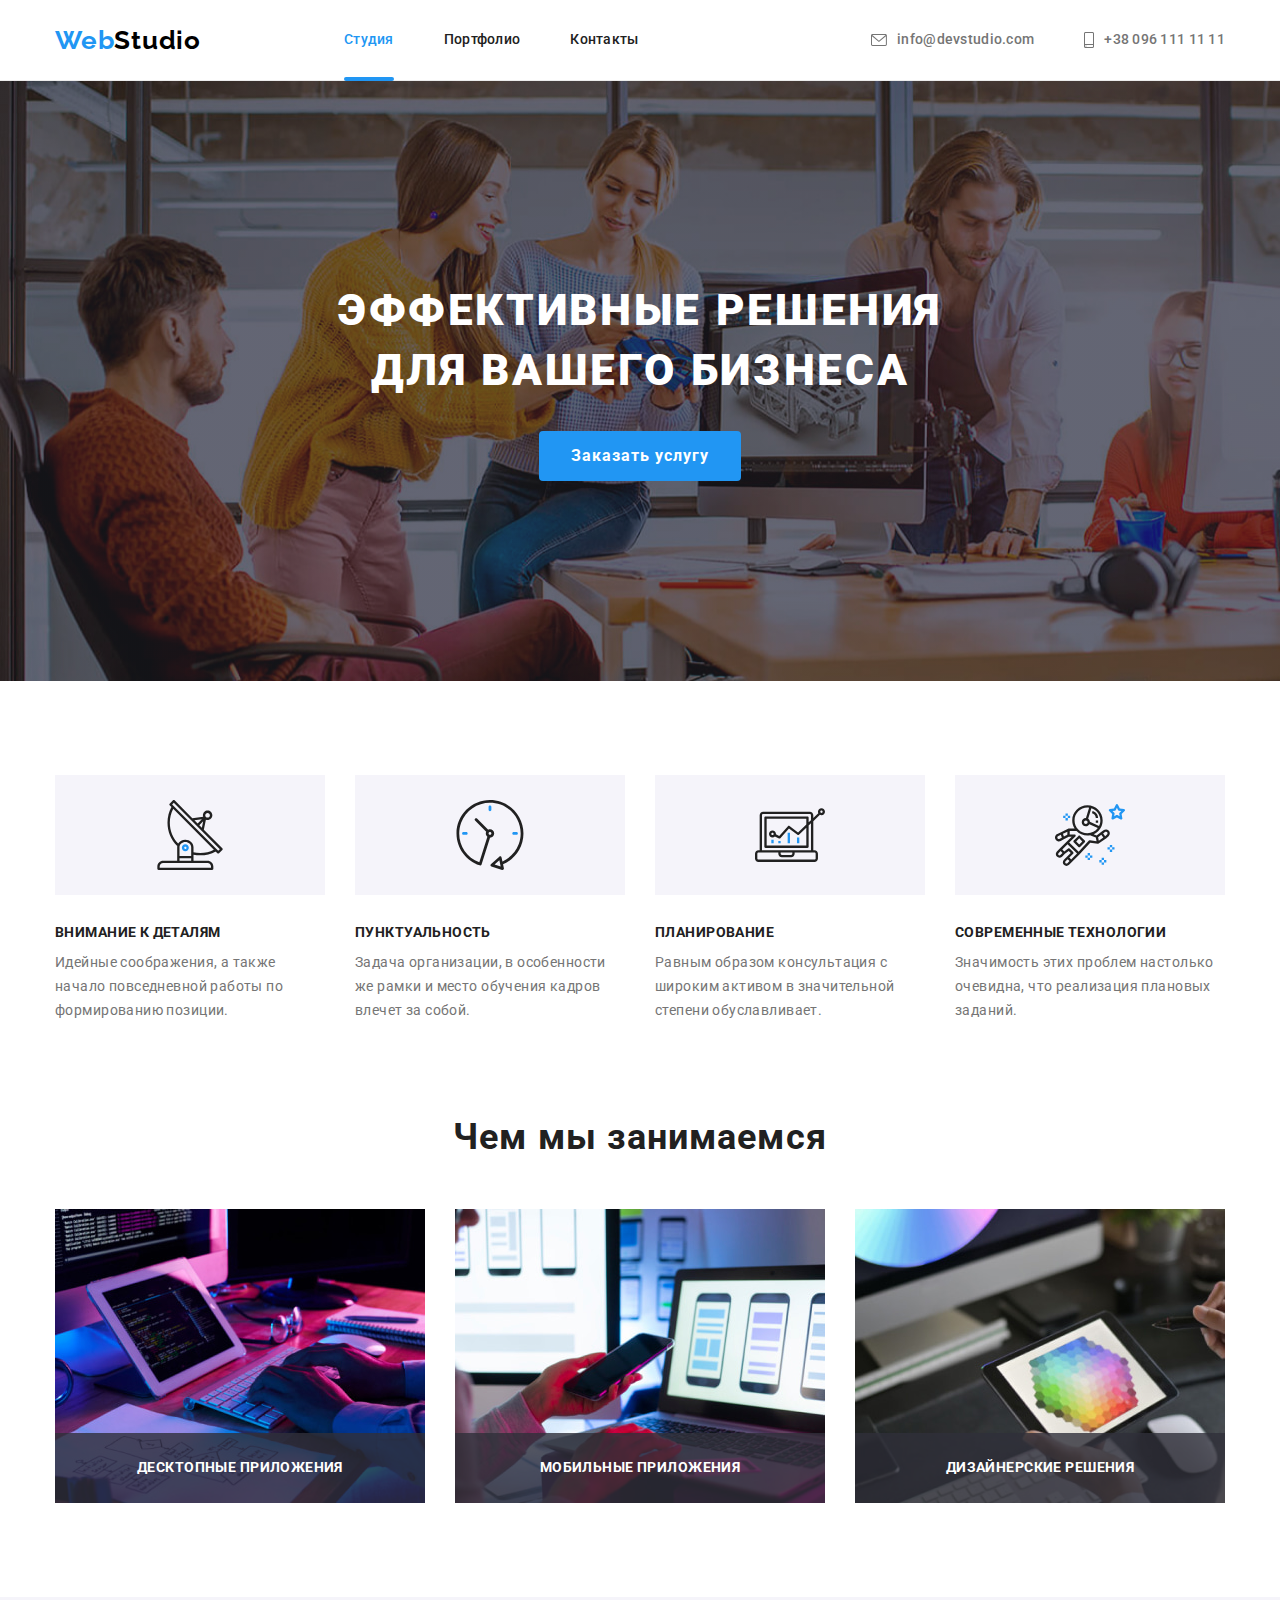
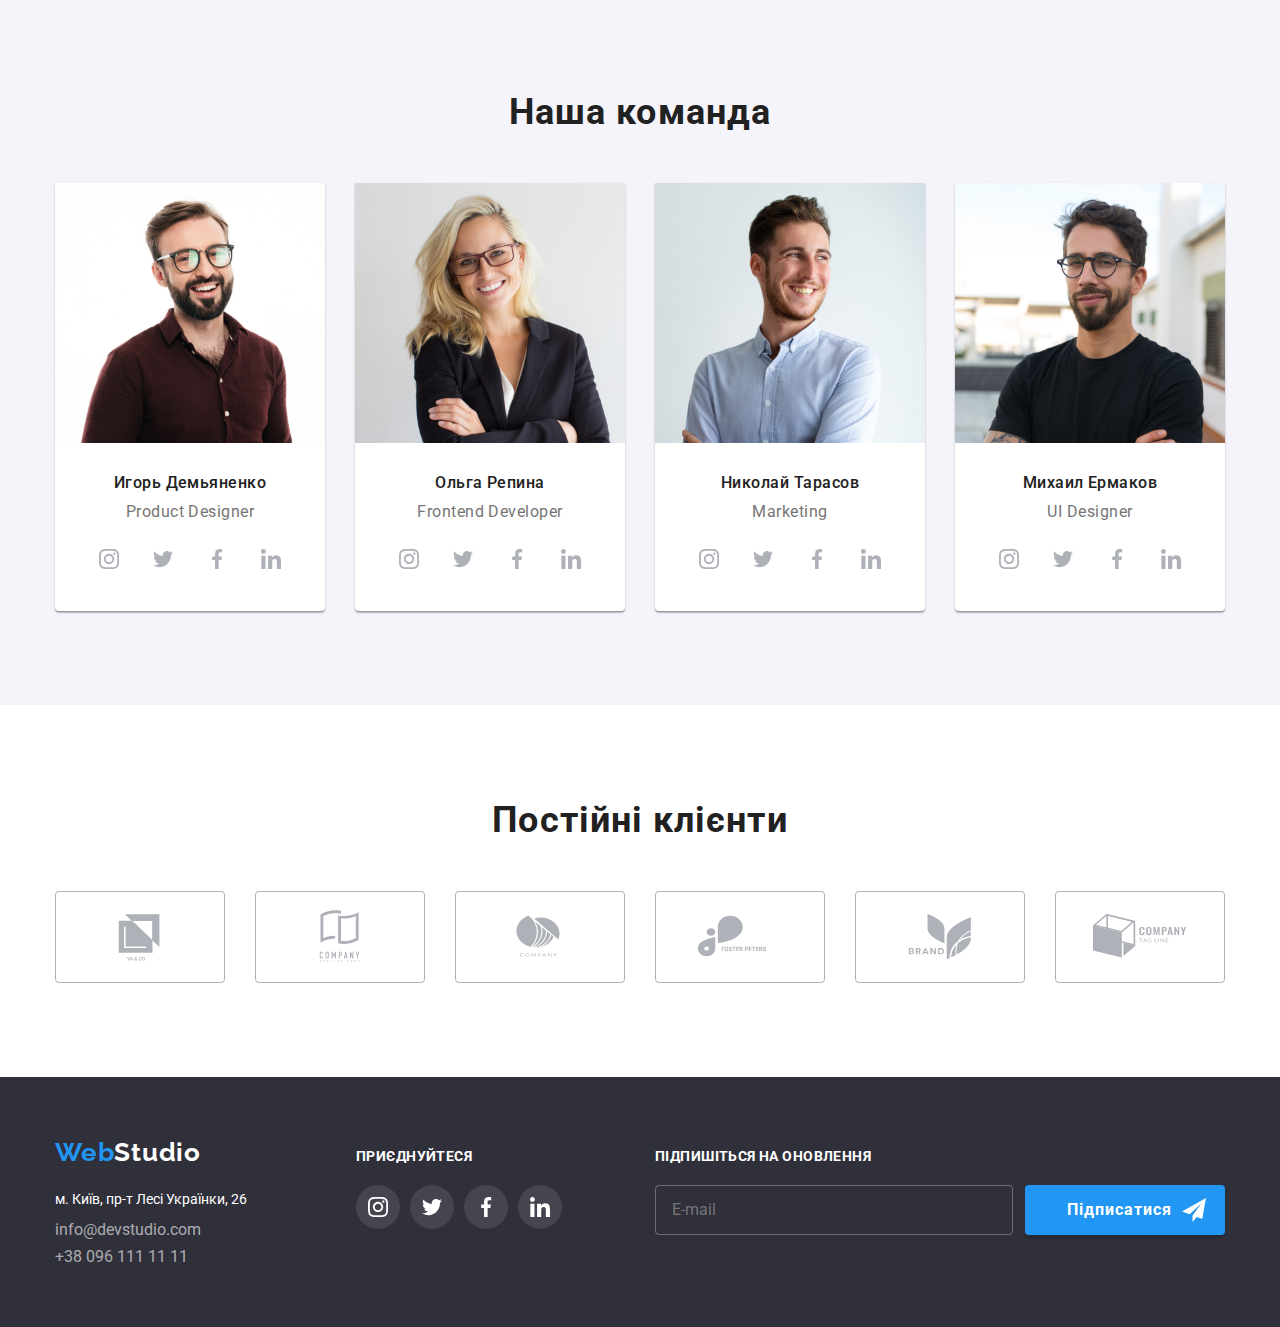
==== commit 660b2b0b: "HW7 done, before mentor check." ====
--- a/index.html
+++ b/index.html
@@ -15,8 +15,7 @@
       rel="stylesheet"
       href="https://cdn.jsdelivr.net/npm/modern-normalize@1.1.0/modern-normalize.min.css"
     />
-    <link rel="stylesheet" href="./css/styles.css" />
-    <link rel="stylesheet" href="./css/main.css" />
+    <link rel="stylesheet" href="./css/main.min.css" />
   </head>
   <body>
     <header class="header header__border">
@@ -554,7 +553,7 @@
               name="user-text"
               id="user-text"
               placeholder="Введіть текст"
-              class="form-input text"
+              class="form-input--text"
             ></textarea>
           </div>
 
--- a/css/main.min.css
+++ b/css/main.min.css
@@ -0,0 +1 @@
+.section{padding-top:94px;padding-bottom:94px}.visually-hidden{position:absolute;white-space:nowrap;width:1px;height:1px;overflow:hidden;border:0;padding:0;clip:rect(0 0 0 0);clip-path:inset(50%);margin:-1px}.our-partners-link,.soc-list__link,.topic__link,.check-text,.modal-btn-close,.email-form{display:flex;justify-content:center;align-items:center}.our-partners-list,.filter,.soc-list,.conect-soc-list{display:flex;justify-content:center}ul{margin:0;padding:0;list-style:none}h1,h2,h3,h4,h5,h6,p{margin:0}img{display:block;max-width:100%;height:auto}body{color:#212121;font-family:"Roboto",sans-serif}.logo{font-family:Raleway,sans-serif;font-weight:700;font-size:26px;line-height:1.19;letter-spacing:.03em;color:#2196f3}.logo__link-top{margin-right:93px}.logo--dark{color:#000}.logo--light{color:#fff}.container__main-nav{display:flex;align-items:center}.navigation{display:flex}.site-nav{display:flex}.site-nav__list{margin-left:50px}.site-nav__link{display:block;padding-top:32px;padding-bottom:32px;color:#212121;font-weight:500;font-size:14px;line-height:1.14;letter-spacing:.02em;transition:color 250ms cubic-bezier(0.4, 0, 0.2, 1)}.site-nav__link:active,.site-nav__link:hover,.site-nav__link:focus{color:#2196f3}.site-nav__link--current{color:#2196f3;position:relative}.site-nav__link--current::after{content:"";display:block;position:absolute;width:100%;height:4px;border-radius:2px;left:0;bottom:-1px;background-color:#2196f3}.contacts{display:flex;margin-left:auto;align-items:center}.contacts__list{margin-left:50px}.button-envelope,.button-phone{margin-right:10px}.header{background-color:#fff}.header__border{border-bottom:1px solid #ececec}.contacts-footer{flex-grow:1}.footer{background-color:#2f303a;padding-top:60px;padding-bottom:60px}.footer .container{display:flex;align-items:baseline}.logo.link.bottom{display:block;margin-bottom:20px}.address .post-address{color:#fff;font-style:normal;font-size:14px;line-height:1.71}.adress-list>.list:not(:last-child){margin-bottom:9px}.mail,.tel{display:block;color:rgba(255,255,255,.6);font-style:normal}.conect-soc-link{width:44px;height:44px;display:flex;border-radius:50%;justify-content:center;align-items:center}.conect-soc-link:hover,.conect-soc-link:focus{background-color:#2196f3}.conect-soc-link--white{background-color:rgba(255,255,255,.1);fill:#fff;transition:background-color 250ms cubic-bezier(0.4, 0, 0.2, 1)}.conect-soc-item+.conect-soc-item{margin-left:10px}.conect-header{margin-bottom:20px;font-weight:700;font-size:14px;line-height:1.14;letter-spacing:.03em;text-transform:uppercase;color:#fff}.conect{margin-left:70px}.sing-up-form{margin-left:93px}.email-form{position:relative}.sign-up-header{font-weight:700;font-size:14px;line-height:1.14;letter-spacing:.03em;text-transform:uppercase;color:#fff;margin-bottom:20px}.sign-up-email{width:358px;height:50px;margin-right:12px;padding-left:16px;border:1px solid rgba(255,255,255,.3);border-radius:4px;background-color:rgba(0,0,0,0)}.sign-up-field{position:absolute;top:50%;transform:translateY(-50%);font-size:16px;line-height:1.25;letter-spacing:.03em;color:rgba(255,255,255,.6)}.sign-up-button{display:inline-flex;justify-content:center;align-items:center;padding-top:10px;padding-bottom:10px;padding-left:29px;box-shadow:0px 4px 4px rgba(0,0,0,.15);border-radius:4px;border:rgba(0,0,0,0);width:200px;height:50px;font-weight:700;font-size:16px;line-height:1.88;letter-spacing:.06em;background-color:#2196f3;color:#fff;cursor:pointer}.icon-send{fill:#fff;margin-left:10px}.container{margin-left:auto;margin-right:auto;width:1200px;padding-left:15px;padding-right:15px}.site-nav__link,.link,.mail,.tel,.mail-link,.tel-link,.post-address,.project-link{text-decoration:none;transition:color 250ms cubic-bezier(0.4, 0, 0.2, 1),fill 250ms cubic-bezier(0.4, 0, 0.2, 1)}.mail-link,.tel-link{display:flex;align-items:center;color:#757575;font-weight:500;font-size:14px;line-height:1.14;letter-spacing:.02em;fill:#757575}.mail-link:hover,.tel-link:hover,.mail-link:focus,.tel-link:focus,.mail:focus,.tel:focus,.mail:hover,.tel:hover{color:#2196f3;fill:#2196f3}.hero__button{color:#fff;background-color:#2196f3;font-family:inherit;font-weight:700;font-size:16px;line-height:1.88;letter-spacing:.06em;min-width:200px;align-items:center;text-align:center;border-radius:4px;padding:10px 32px 10px 32px;border:0px;cursor:pointer}.button-filter{font-family:inherit;color:#212121;background-color:#f5f4fa;font-weight:500;font-size:16px;line-height:1.63;letter-spacing:.03em;min-width:73px;cursor:pointer;padding:6px 22px;border-radius:4px;border:1px solid #eee;box-shadow:0 0 0 0 rgba(0,0,0,.25);transition:color 250ms cubic-bezier(0.4, 0, 0.2, 1),background-color 250ms cubic-bezier(0.4, 0, 0.2, 1),box-shadow 250ms cubic-bezier(0.4, 0, 0.2, 1)}.button-filter:hover,.button-filter:focus{color:#fff;background-color:#2196f3;border:1px solid #2196f3;box-shadow:0 4px 4px 0 rgba(0,0,0,.25)}.button-modal{color:#fff;font-family:inherit;font-weight:700;font-size:16px;line-height:1.88;letter-spacing:.06em;min-width:200px;display:block;padding:10px 55px 10px 56px;border:0px;margin-left:auto;margin-right:auto;background-color:#2196f3;box-shadow:0px 4px 4px rgba(0,0,0,.15);border-radius:4px;transition:background-color 250ms cubic-bezier(0.4, 0, 0.2, 1)}.button-modal:hover,.button-modal:focus{background-color:#188ce8;cursor:pointer}.backdrop{position:fixed;top:0;width:100%;height:100vh;background-color:rgba(0,0,0,.2);transition:opacity 250ms cubic-bezier(0.4, 0, 0.2, 1),visibility 250ms cubic-bezier(0.4, 0, 0.2, 1)}.modal{position:absolute;width:528px;min-height:581px;background-color:#fff;border-radius:4px;top:50%;left:50%;padding:40px 39px 40px 41px;transform:translate(-50%, -50%)}.modal-btn-close{position:absolute;top:8px;right:8px;width:30px;height:30px;border-radius:50%;border:1px solid rgba(0,0,0,.1);background:rgba(0,0,0,0)}.is-hidden{opacity:0;pointer-events:none;visibility:hidden}.backdrop.is-hidden .modal{transform:scale(1) rotate(120deg);transition:250ms cubic-bezier(0.4, 0, 0.2, 1)}.header-modal{text-align:center;margin-bottom:12px;font-weight:700;font-size:20px;line-height:1.15;letter-spacing:.03em;color:#212121}.form-label{display:block;margin-bottom:4px;font-size:12px;line-height:1.17;letter-spacing:.01em;color:#757575}.form-input{width:100%;height:40px;border:1px solid rgba(33,33,33,.2);border-radius:4px;padding-left:42px;color:#212121;transition:border-color 250ms cubic-bezier(0.4, 0, 0.2, 1)}.form-input--text{display:block;width:100%;height:120px;border:1px solid rgba(33,33,33,.2);border-radius:4px;padding:12px 16px;color:rgba(117,117,117,.5);resize:none;font-size:12px;line-height:1.17;letter-spacing:.01em;transition:border-color 250ms cubic-bezier(0.4, 0, 0.2, 1)}.form-input:focus,.form-input:hover{border-color:#2196f3}.input-wrap{position:relative}.icon-modal{position:absolute;top:0;left:12px;transform:translateY(50%);transition:fill 250ms cubic-bezier(0.4, 0, 0.2, 1)}.close-icon{transition:fill 250ms cubic-bezier(0.4, 0, 0.2, 1);cursor:pointer}.form-input:focus+.icon-modal,.form-input:hover+.icon-modal,.close-icon:hover,.modal-btn-close:focus>.close-icon{fill:#2196f3}.form-field{margin-bottom:10px}.form-field-comment{margin-bottom:20px}.form-field-checkbox{margin-bottom:30px}.check-text{font-size:14px;line-height:1.71;letter-spacing:.03em;color:#757575}.check-text span{width:16px;height:15px;border-radius:2px;border:2px solid #212121;margin-right:8px}.icon-check{fill:rgba(0,0,0,0);display:block}.input-check:focus+.check-text span{border-color:#2196f3}.input-check:checked+.check-text span{background-color:#2196f3;border:none}.input-check:checked+.check-text .icon-check{fill:#fff}.text-link{margin-left:4px}.list-advantages__text{color:#757575;font-size:14px;line-height:1.71;letter-spacing:.03em;margin-bottom:0;margin-top:0}.topic__link{width:270px;height:120px;background-color:#f5f4fa;fill:#afb1b8}.topic+.topic{margin-left:30px}.topic{margin-bottom:30px}.list-advantages__header{font-weight:700;font-size:14px;line-height:1.14;letter-spacing:.03em;text-transform:uppercase;margin-bottom:10px;margin-top:0}.list-advantages__item{width:270px;margin-right:30px}.list-advantages__item:last-child{margin-right:0}.list-advantages{display:flex}.works{padding-top:0}.works__header{font-weight:700;font-size:36px;line-height:1.17;letter-spacing:.03em;margin-top:0;margin-bottom:50px;text-align:center}.works-list{display:flex}.works-list__item{position:relative;width:370px;margin-right:30px}.works-list__item:last-child{margin-right:0}.works-list__overlay{display:flex;justify-content:center;align-items:center;position:absolute;bottom:0;width:100%;height:70px;background-color:rgba(47,48,58,.8)}.work-list__text{font-weight:700;font-size:14px;line-height:1.14;letter-spacing:.03em;text-transform:uppercase;color:#fff}.team{background:#f5f4fa}.team-list{list-style:none;display:flex;flex-wrap:wrap;margin-left:-30px;margin-top:-30px}.team-list__item{flex-basis:calc(25% - 30px);margin-left:30px;margin-top:30px}.team-list__item{width:270px;background-color:#fff;box-shadow:0px 1px 3px rgba(0,0,0,.12),0px 1px 1px rgba(0,0,0,.14),0px 2px 1px rgba(0,0,0,.2);border-radius:0px 0px 4px 4px}.member-card__header{text-align:center}.team__header,.header-clients{font-weight:700;font-size:36px;line-height:1.17;letter-spacing:.03em;margin-top:0;margin-bottom:50px;text-align:center}.member-card__position{color:#757575;font-size:16px;line-height:1.19;letter-spacing:.03em;margin-top:0;margin-bottom:16px;text-align:center}.member-card__header{font-weight:500;font-size:16px;line-height:1.19;letter-spacing:.03em;margin-top:0;margin-bottom:10px}.soc-list__link{width:44px;height:44px;border-radius:50%}.soc-list__link:hover,.soc-list__link:focus{background-color:#2196f3;fill:#fff}.soc-list__link--grey{background-color:#fff;fill:#afb1b8;transition:fill 250ms cubic-bezier(0.4, 0, 0.2, 1),background-color 250ms cubic-bezier(0.4, 0, 0.2, 1)}.soc-list__item+.soc-list__item{margin-left:10px}.member-card__content{padding-top:30px;padding-bottom:30px}.hero__header{color:#fff;margin:0px auto 30px auto;width:696px;font-weight:900;font-size:44px;line-height:1.36;letter-spacing:.06em;text-transform:uppercase}.hero{background-color:#2f303a;text-align:center;padding-bottom:200px;padding-top:200px;background-image:linear-gradient(rgba(47, 48, 58, 0.4), rgba(47, 48, 58, 0.4)),url(..//images/hero-Img.jpg);background-repeat:no-repeat;background-size:cover;background-position:0 0;max-width:1600px;margin:0 auto}.button-svg{padding:0;border:0;background-color:#fff}.list.item:not(:last-child){margin-right:8px}.filter{margin-bottom:50px}.project-name{font-weight:700;font-size:18px;line-height:2;letter-spacing:.06em;color:#212121;margin-bottom:4px}.project-type{font-size:16px;line-height:1.88;letter-spacing:.03em;color:#757575}.project-card-content{border-left:1px solid #eee;border-right:1px solid #eee;border-bottom:1px solid #eee;padding:20px 24px 20px 24px}.project-link{display:block;box-shadow:0 0 0 0 rgba(0,0,0,.12),0 0 0 0 rgba(0,0,0,.06),0 0 0 0 rgba(0,0,0,.16);transition:box-shadow 250ms cubic-bezier(0.4, 0, 0.2, 1)}.project-link:hover,.project-link:focus{box-shadow:0 1px 1px 0 rgba(0,0,0,.12),0 4px 4px 0 rgba(0,0,0,.06),1px 4px 6px 0 rgba(0,0,0,.16)}.projects{list-style:none;display:flex;flex-wrap:wrap;margin-left:-30px;margin-top:-30px}.projects-list{flex-basis:calc(33.3333333333% - 30px);margin-left:30px;margin-top:30px;background:#fff;box-sizing:border-box}.project-card-thumb{position:relative;overflow:hidden}.project-link:hover .project-card-text,.project-link:focus .project-card-text{transform:translateY(0)}.project-card-text{position:absolute;padding-top:63px;padding-right:24px;padding-left:24px;padding-bottom:63px;width:100%;height:100%;top:0;font-size:18px;line-height:1.56;letter-spacing:.03em;color:#fff;background-color:rgba(33,150,243,.9);transform:translateY(100%);transition:transform 250ms cubic-bezier(0.4, 0, 0.2, 1)}.our-partners-link{width:170px;height:92px;border:1px solid #afb1b8;border-radius:4px;background-color:#fff;fill:#afb1b8;transition:fill 250ms cubic-bezier(0.4, 0, 0.2, 1),background-color 250ms cubic-bezier(0.4, 0, 0.2, 1)}.our-partners-link:hover,.our-partners-link:focus{fill:#2196f3;border:1px solid #2196f3}.our-partners-item+.our-partners-item{margin-left:30px}/*# sourceMappingURL=main.min.css.map */